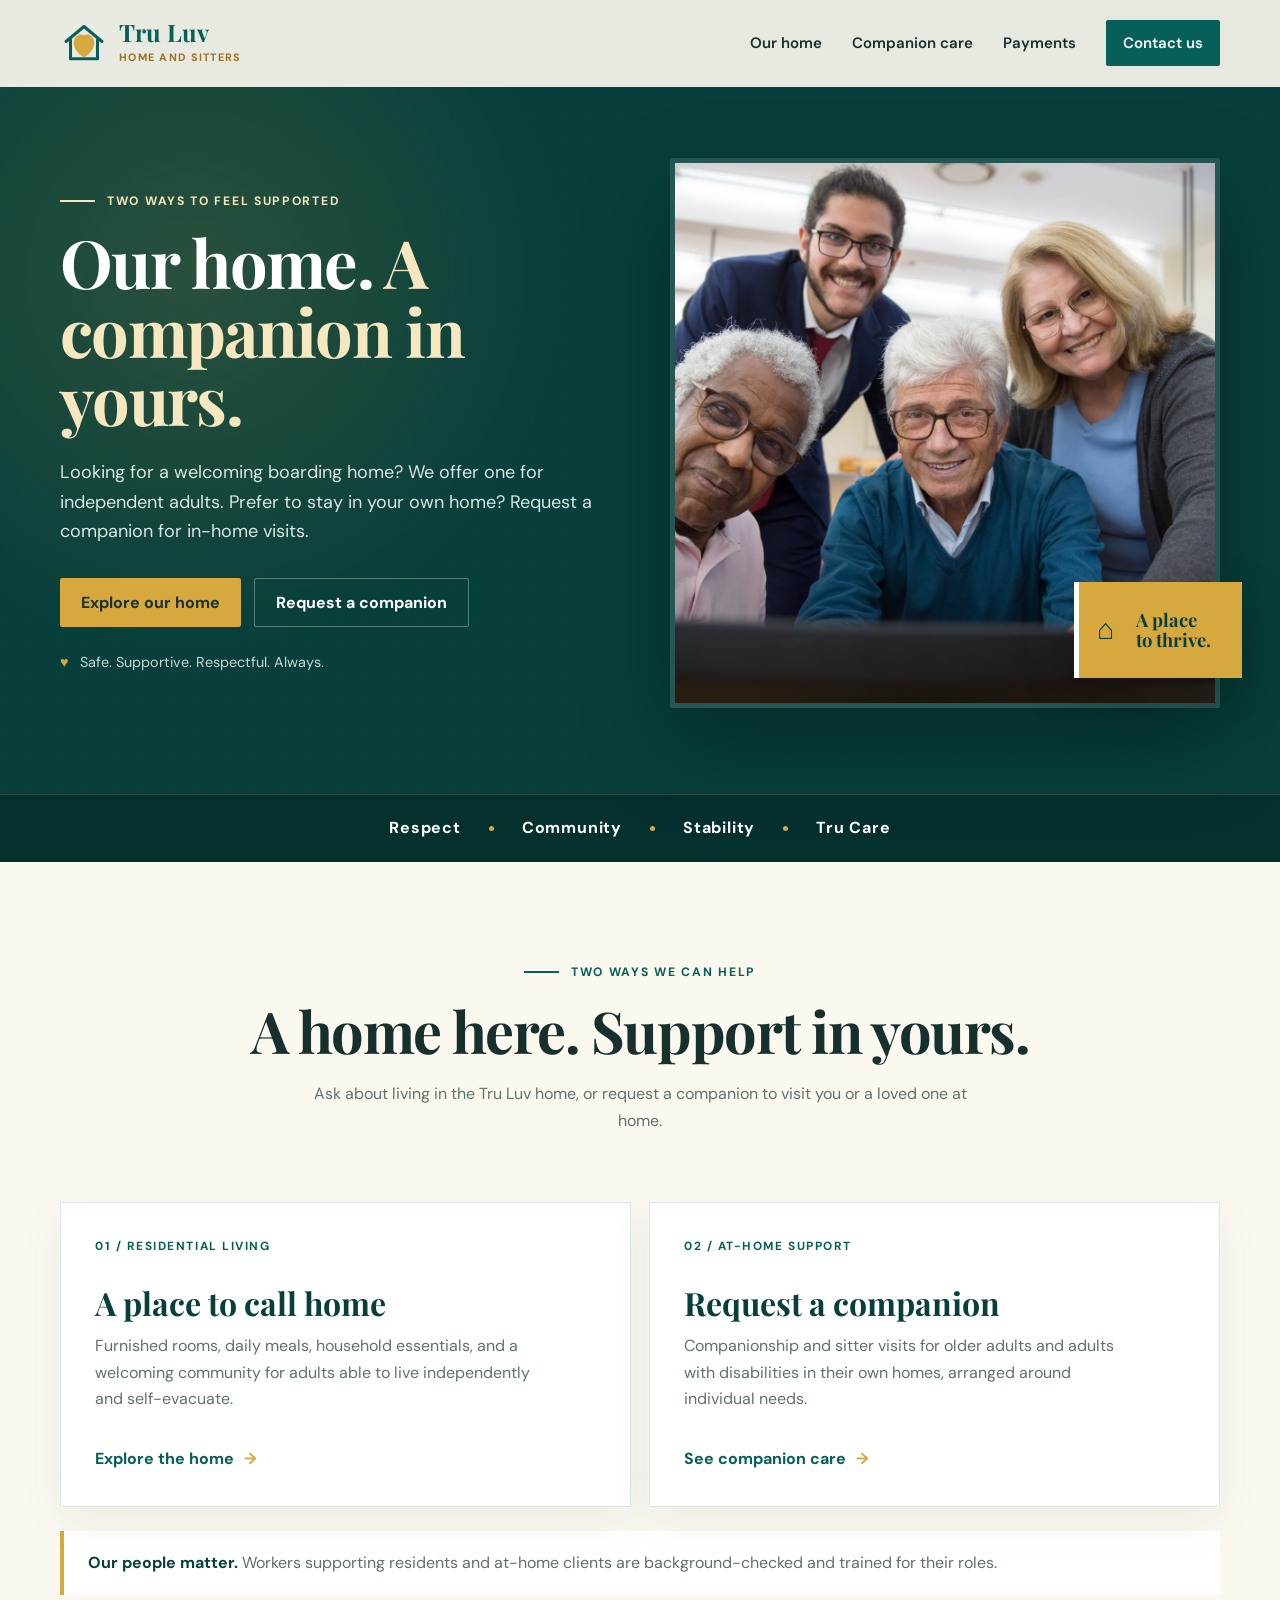
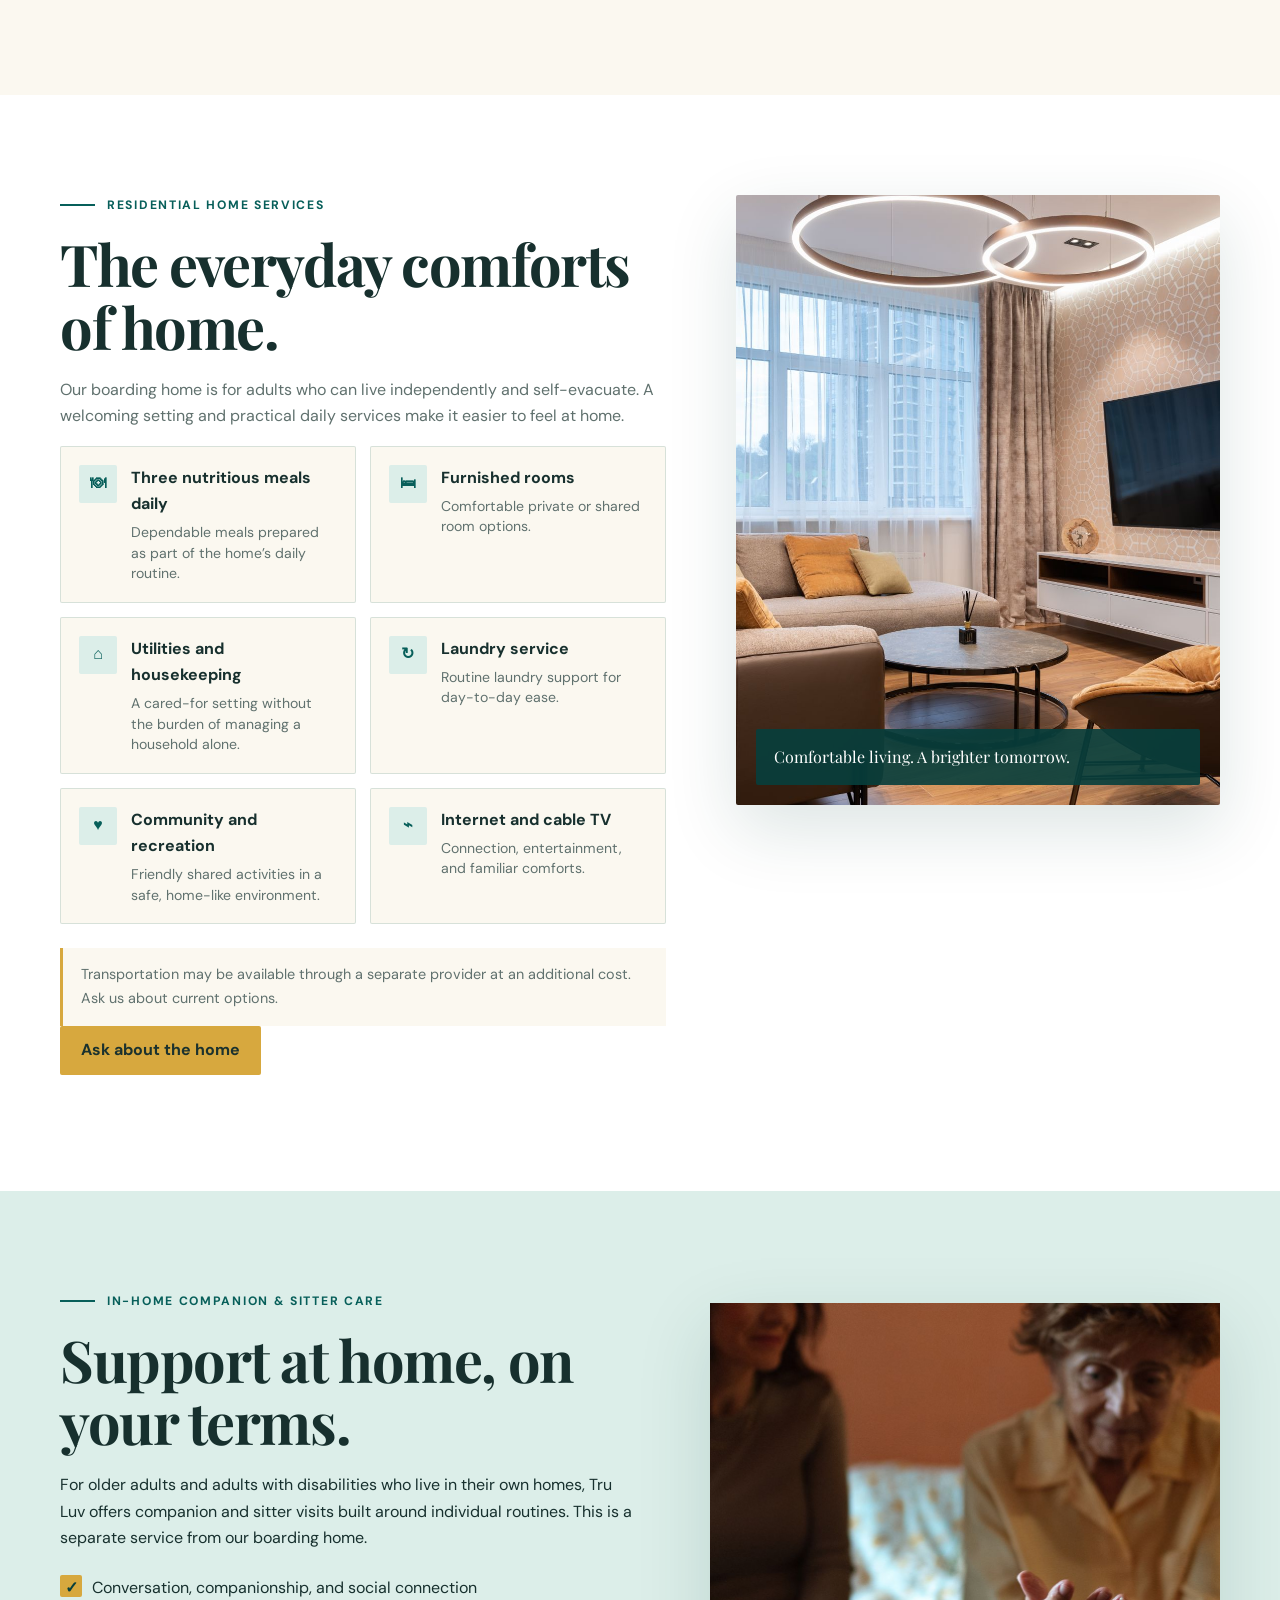
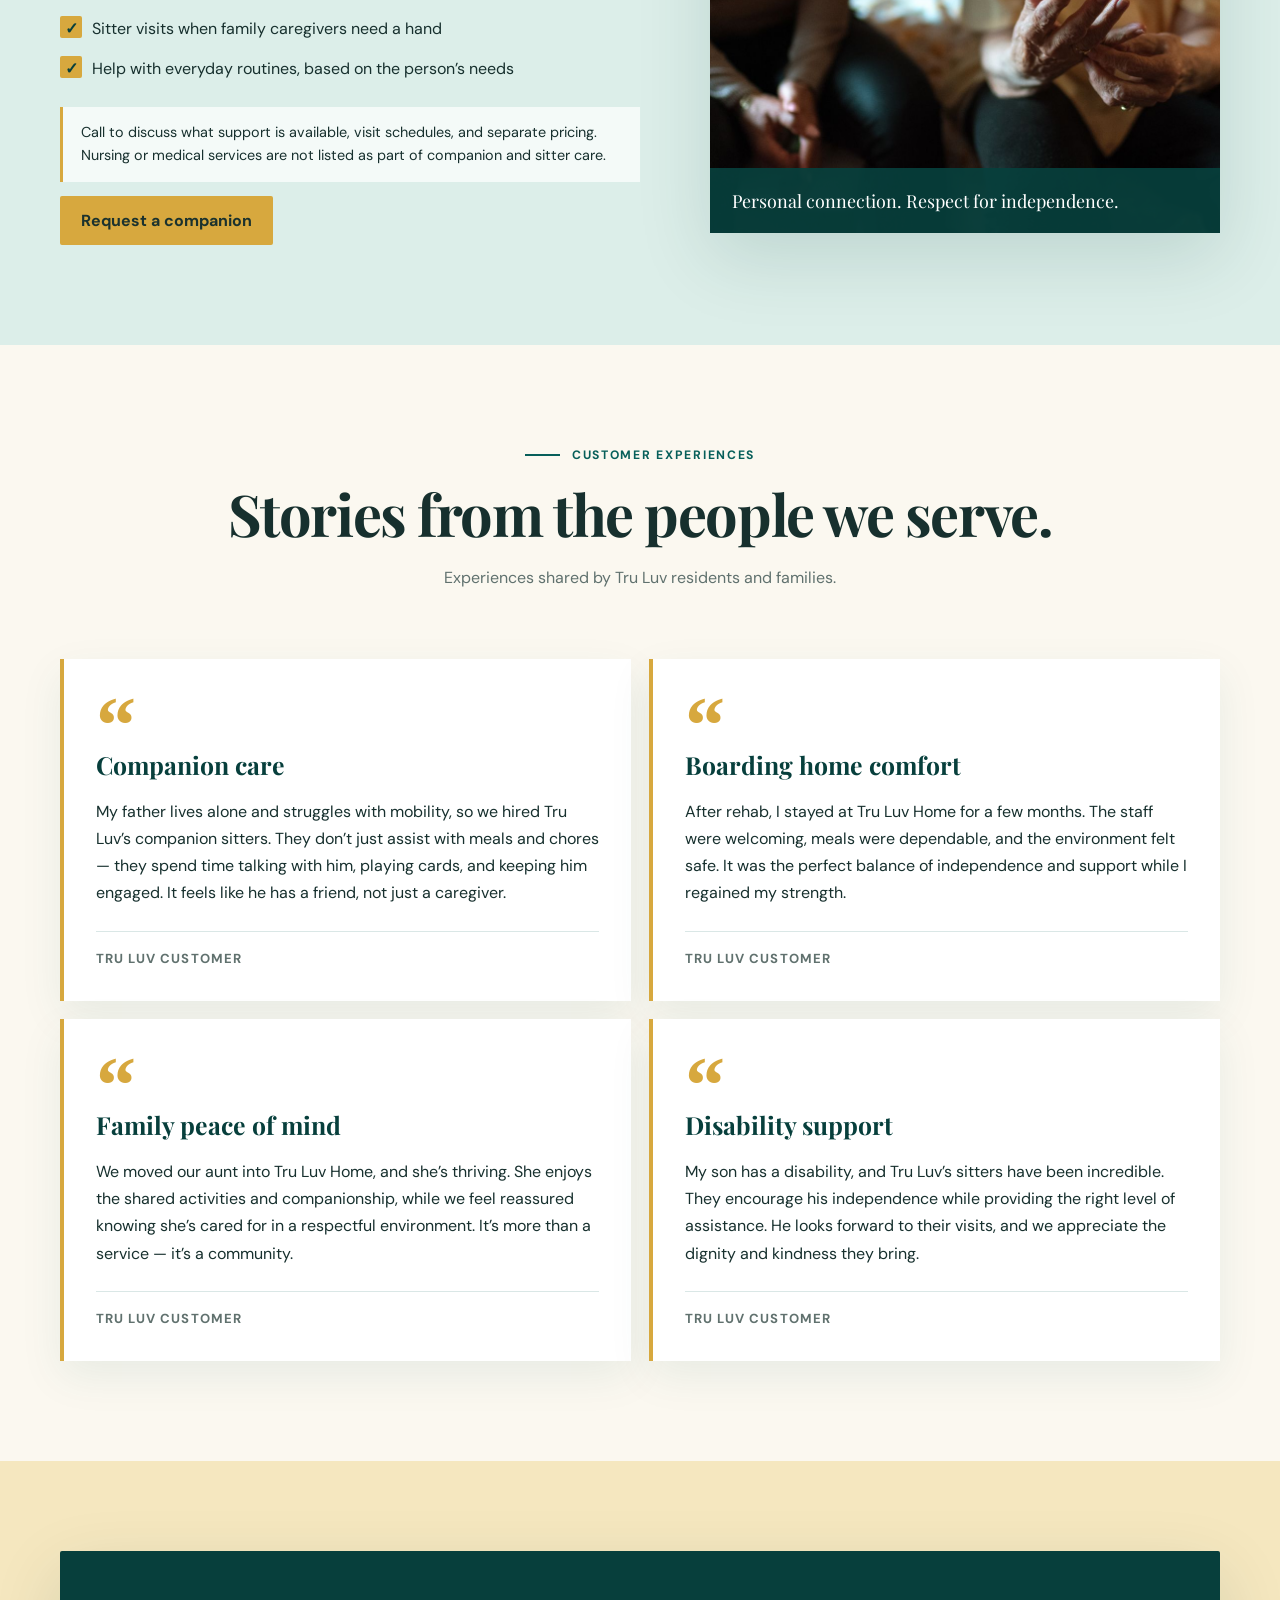
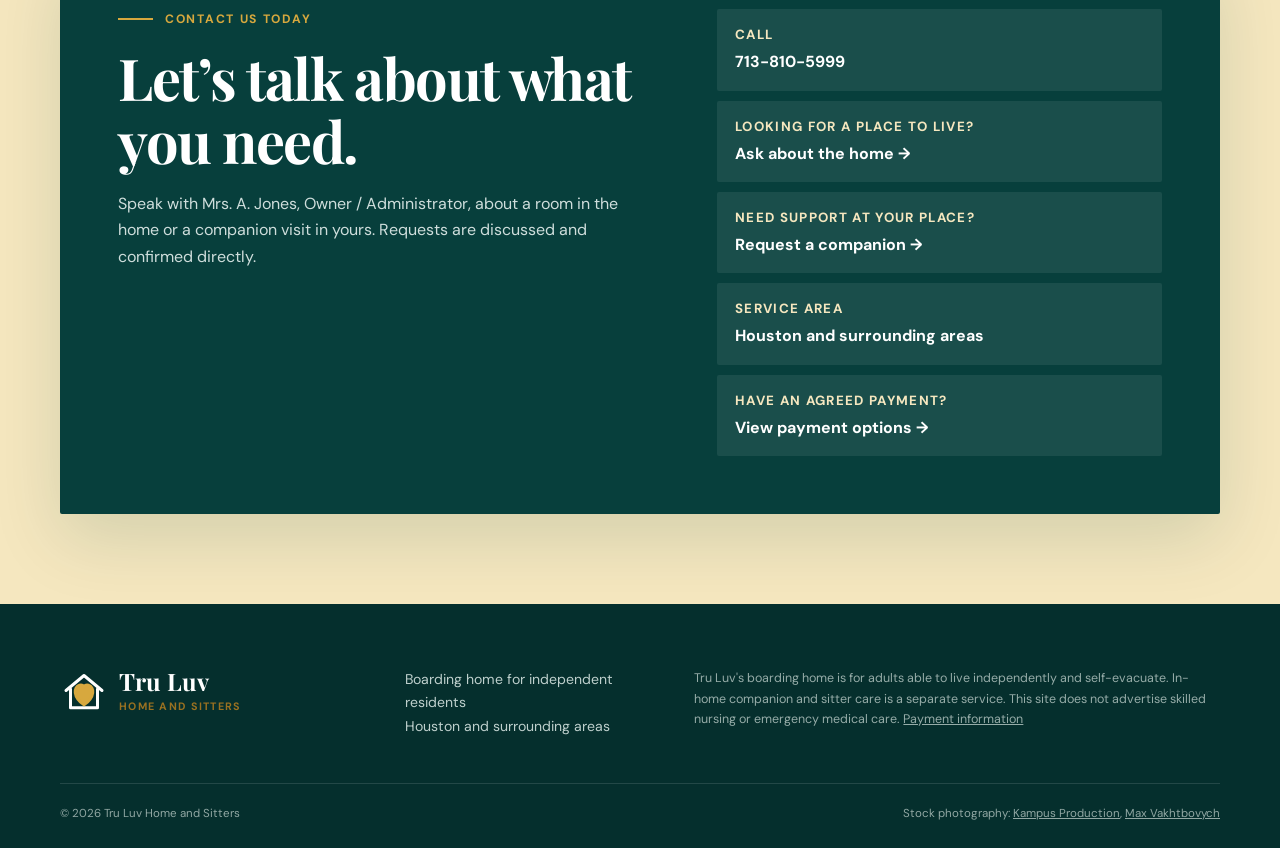
==== index.html @ e910f11f "Use Mrs. A. Jones consistently across site" ====
<!doctype html>
<html lang="en">
  <head>
    <meta charset="utf-8" />
    <meta name="viewport" content="width=device-width, initial-scale=1" />
    <meta name="description" content="Tru Luv Home and Sitters offers boarding-home living for independent adults and separate in-home companion and sitter support in Houston and surrounding areas." />
    <meta name="theme-color" content="#075f5a" />
    <title>Tru Luv Home and Sitters | A Place to Call Home</title>
    <link rel="preconnect" href="https://fonts.googleapis.com" />
    <link rel="preconnect" href="https://fonts.gstatic.com" crossorigin />
    <link href="https://fonts.googleapis.com/css2?family=DM+Sans:wght@400;500;600;700&family=Playfair+Display:wght@600;700&display=swap" rel="stylesheet" />
    <link rel="icon" type="image/svg+xml" href="data:image/svg+xml,%3Csvg xmlns='http://www.w3.org/2000/svg' viewBox='0 0 64 64'%3E%3Crect width='64' height='64' rx='16' fill='%23075f5a'/%3E%3Cpath d='M12 31 32 14l20 17v20H12z' fill='%23fff'/%3E%3Cpath d='M32 48C20 39 19 28 26 25c4-2 6 1 6 1s2-3 6-1c7 3 6 14-6 23Z' fill='%23d7a83e'/%3E%3C/svg%3E" />
    <link rel="stylesheet" href="assets/styles.css?v=20260921-5" />
    <script src="assets/site.js?v=20260921-2" defer></script>
  </head>
  <body>
    <a class="skip-link" href="#main">Skip to main content</a>
    <header class="site-header" data-header>
      <div class="shell header-inner">
        <a class="brand" href="#top" aria-label="Tru Luv Home and Sitters, back to top">
          <span class="brand-mark" aria-hidden="true">
            <svg viewBox="0 0 64 64"><path d="M8 30 32 10l24 20"/><path d="M14 28v25h36V28"/><path class="heart" d="M32 49C17 39 18 25 26 23c4-1 6 2 6 2s2-3 6-2c8 2 9 16-6 26Z"/></svg>
          </span>
          <span><strong>Tru Luv</strong><small>Home and Sitters</small></span>
        </a>
        <button class="menu-button" type="button" aria-expanded="false" aria-controls="site-nav" data-menu-button><span></span><span></span><span></span><span class="sr-only">Open menu</span></button>
        <nav id="site-nav" class="site-nav" aria-label="Primary" data-menu>
          <a href="#residential">Our home</a>
          <a href="#sitter-support">Companion care</a>
          <a href="payment.html">Payments</a>
          <a href="#contact" class="nav-cta">Contact us</a>
        </nav>
      </div>
    </header>

    <main id="main">
      <section class="hero" id="top">
        <div class="hero-pattern" aria-hidden="true"></div>
        <div class="shell hero-grid">
          <div class="hero-copy reveal">
            <p class="eyebrow">Two ways to feel supported</p>
            <h1>Our home. <em>A companion in yours.</em></h1>
            <p class="hero-lead">Looking for a welcoming boarding home? We offer one for independent adults. Prefer to stay in your own home? Request a companion for in-home visits.</p>
            <div class="hero-actions">
              <a class="button button-gold" href="#residential">Explore our home</a>
              <a class="button button-ghost" href="mailto:truluvhome@yahoo.com?subject=Companion%20Care%20Request">Request a companion</a>
            </div>
            <p class="hero-note"><span aria-hidden="true">♥</span> Safe. Supportive. Respectful. Always.</p>
          </div>
          <div class="hero-media reveal" style="--delay:.12s">
            <figure class="hero-photo">
              <img src="assets/images/community-at-home.jpg" alt="A diverse group of older adults and a younger companion smiling together" width="1800" height="1200" />
            </figure>
            <div class="home-badge" aria-label="More than a place to live, a place to thrive">
              <span class="home-badge-icon" aria-hidden="true">⌂</span>
              <strong>A place<br />to thrive.</strong>
            </div>
          </div>
        </div>
        <div class="quality-strip" aria-label="Our values">
          <div class="shell quality-list"><span>Respect</span><i></i><span>Community</span><i></i><span>Stability</span><i></i><span>Tru Care</span></div>
        </div>
      </section>

      <section class="section service-overview" id="services-overview">
        <div class="shell">
          <div class="section-heading centered reveal"><p class="eyebrow eyebrow-teal">Two ways we can help</p><h2>A home here. Support in yours.</h2><p>Ask about living in the Tru Luv home, or request a companion to visit you or a loved one at home.</p></div>
          <div class="path-grid">
            <a class="path-card reveal" href="#residential"><span>01 / RESIDENTIAL LIVING</span><h3>A place to call home</h3><p>Furnished rooms, daily meals, household essentials, and a welcoming community for adults able to live independently and self-evacuate.</p><strong>Explore the home <span aria-hidden="true">→</span></strong></a>
            <a class="path-card reveal" style="--delay:.08s" href="#sitter-support"><span>02 / AT-HOME SUPPORT</span><h3>Request a companion</h3><p>Companionship and sitter visits for older adults and adults with disabilities in their own homes, arranged around individual needs.</p><strong>See companion care <span aria-hidden="true">→</span></strong></a>
          </div>
          <p class="team-assurance reveal"><strong>Our people matter.</strong> Workers supporting residents and at-home clients are background-checked and trained for their roles.</p>
        </div>
      </section>

      <section class="section services" id="residential">
        <div class="shell services-layout">
          <div class="services-copy">
            <div class="section-heading reveal">
              <p class="eyebrow eyebrow-teal">Residential home services</p>
              <h2>The everyday comforts of home.</h2>
              <p>Our boarding home is for adults who can live independently and self-evacuate. A welcoming setting and practical daily services make it easier to feel at home.</p>
            </div>
            <div class="service-list">
              <div class="service-item reveal"><span aria-hidden="true">🍽</span><div><h3>Three nutritious meals daily</h3><p>Dependable meals prepared as part of the home’s daily routine.</p></div></div>
              <div class="service-item reveal"><span aria-hidden="true">🛏</span><div><h3>Furnished rooms</h3><p>Comfortable private or shared room options.</p></div></div>
              <div class="service-item reveal"><span aria-hidden="true">⌂</span><div><h3>Utilities and housekeeping</h3><p>A cared-for setting without the burden of managing a household alone.</p></div></div>
              <div class="service-item reveal"><span aria-hidden="true">↻</span><div><h3>Laundry service</h3><p>Routine laundry support for day-to-day ease.</p></div></div>
              <div class="service-item reveal"><span aria-hidden="true">♥</span><div><h3>Community and recreation</h3><p>Friendly shared activities in a safe, home-like environment.</p></div></div>
              <div class="service-item reveal"><span aria-hidden="true">⌁</span><div><h3>Internet and cable TV</h3><p>Connection, entertainment, and familiar comforts.</p></div></div>
            </div>
            <p class="residential-note">Transportation may be available through a separate provider at an additional cost. Ask us about current options.</p>
            <p><a class="button button-gold" href="mailto:truluvhome@yahoo.com?subject=Boarding%20Home%20Inquiry">Ask about the home</a></p>
          </div>
          <figure class="home-photo reveal" style="--delay:.1s">
            <img src="assets/images/comfortable-living-room.jpg" alt="A bright, comfortable shared living room" width="1800" height="1200" loading="lazy" />
            <figcaption>Comfortable living. A brighter tomorrow.</figcaption>
          </figure>
        </div>
      </section>

      <section class="section sitter-support" id="sitter-support">
        <div class="shell sitter-grid">
          <div class="sitter-copy reveal">
            <p class="eyebrow eyebrow-teal">In-home companion &amp; sitter care</p>
            <h2>Support at home, on your terms.</h2>
            <p>For older adults and adults with disabilities who live in their own homes, Tru Luv offers companion and sitter visits built around individual routines. This is a separate service from our boarding home.</p>
            <ul class="check-list">
              <li>Conversation, companionship, and social connection</li>
              <li>Sitter visits when family caregivers need a hand</li>
              <li>Help with everyday routines, based on the person’s needs</li>
            </ul>
            <p class="sitter-note">Call to discuss what support is available, visit schedules, and separate pricing. Nursing or medical services are not listed as part of companion and sitter care.</p>
            <a class="button button-gold" href="mailto:truluvhome@yahoo.com?subject=Companion%20Care%20Request">Request a companion</a>
          </div>
          <figure class="sitter-photo reveal" style="--delay:.08s">
            <img src="assets/images/caregiver-companionship.jpg" alt="A companion and older adult sharing a warm conversation" width="1200" height="800" loading="lazy" />
            <figcaption>Personal connection. Respect for independence.</figcaption>
          </figure>
        </div>
      </section>

      <section class="section reviews-section" aria-labelledby="reviews-title">
        <div class="shell">
          <div class="section-heading centered reveal"><p class="eyebrow eyebrow-teal">Customer experiences</p><h2 id="reviews-title">Stories from the people we serve.</h2><p>Experiences shared by Tru Luv residents and families.</p></div>
          <div class="review-grid">
            <figure class="review-card reveal">
              <span class="review-mark" aria-hidden="true">“</span>
              <h3>Companion care</h3>
              <blockquote><p>My father lives alone and struggles with mobility, so we hired Tru Luv’s companion sitters. They don’t just assist with meals and chores — they spend time talking with him, playing cards, and keeping him engaged. It feels like he has a friend, not just a caregiver.</p></blockquote>
              <figcaption>Tru Luv customer</figcaption>
            </figure>
            <figure class="review-card reveal" style="--delay:.06s">
              <span class="review-mark" aria-hidden="true">“</span>
              <h3>Boarding home comfort</h3>
              <blockquote><p>After rehab, I stayed at Tru Luv Home for a few months. The staff were welcoming, meals were dependable, and the environment felt safe. It was the perfect balance of independence and support while I regained my strength.</p></blockquote>
              <figcaption>Tru Luv customer</figcaption>
            </figure>
            <figure class="review-card reveal" style="--delay:.12s">
              <span class="review-mark" aria-hidden="true">“</span>
              <h3>Family peace of mind</h3>
              <blockquote><p>We moved our aunt into Tru Luv Home, and she’s thriving. She enjoys the shared activities and companionship, while we feel reassured knowing she’s cared for in a respectful environment. It’s more than a service — it’s a community.</p></blockquote>
              <figcaption>Tru Luv customer</figcaption>
            </figure>
            <figure class="review-card reveal" style="--delay:.18s">
              <span class="review-mark" aria-hidden="true">“</span>
              <h3>Disability support</h3>
              <blockquote><p>My son has a disability, and Tru Luv’s sitters have been incredible. They encourage his independence while providing the right level of assistance. He looks forward to their visits, and we appreciate the dignity and kindness they bring.</p></blockquote>
              <figcaption>Tru Luv customer</figcaption>
            </figure>
          </div>
        </div>
      </section>

      <section class="contact-section" id="contact">
        <div class="shell contact-card reveal">
          <div>
            <p class="eyebrow eyebrow-gold">Contact us today</p>
            <h2>Let’s talk about what you need.</h2>
            <p>Speak with Mrs. A. Jones, Owner / Administrator, about a room in the home or a companion visit in yours. Requests are discussed and confirmed directly.</p>
          </div>
          <div class="contact-actions">
            <a href="tel:+17138105999"><small>Call</small><strong>713-810-5999</strong></a>
            <a href="mailto:truluvhome@yahoo.com?subject=Boarding%20Home%20Inquiry"><small>Looking for a place to live?</small><strong>Ask about the home →</strong></a>
            <a href="mailto:truluvhome@yahoo.com?subject=Companion%20Care%20Request"><small>Need support at your place?</small><strong>Request a companion →</strong></a>
            <span><small>Service area</small><strong>Houston and surrounding areas</strong></span>
            <a href="payment.html"><small>Have an agreed payment?</small><strong>View payment options →</strong></a>
          </div>
        </div>
      </section>
    </main>

    <footer class="site-footer">
      <div class="shell footer-grid">
        <div><a class="brand brand-footer" href="#top"><span class="brand-mark" aria-hidden="true"><svg viewBox="0 0 64 64"><path d="M8 30 32 10l24 20"/><path d="M14 28v25h36V28"/><path class="heart" d="M32 49C17 39 18 25 26 23c4-1 6 2 6 2s2-3 6-2c8 2 9 16-6 26Z"/></svg></span><span><strong>Tru Luv</strong><small>Home and Sitters</small></span></a></div>
        <p>Boarding home for independent residents<br />Houston and surrounding areas</p>
        <p class="legal">Tru Luv's boarding home is for adults able to live independently and self-evacuate. In-home companion and sitter care is a separate service. This site does not advertise skilled nursing or emergency medical care. <a href="payment.html">Payment information</a></p>
      </div>
      <div class="shell footer-bottom"><span>© <span data-year></span> Tru Luv Home and Sitters</span><span>Stock photography: <a href="https://www.pexels.com/photo/a-group-of-people-smiling-while-wearing-eyeglasses-7983616/">Kampus Production</a>, <a href="https://www.pexels.com/photo/bright-living-room-interior-in-modern-apartment-6186821/">Max Vakhtbovych</a></span></div>
    </footer>
  </body>
</html>
---- assets/styles.css ----
:root{--teal:#075f5a;--teal-dark:#073f3c;--teal-light:#dceee9;--gold:#d7a83e;--gold-light:#f5e7bf;--cream:#fbf8f0;--ink:#17302e;--muted:#60716e;--white:#fff;--line:rgba(7,95,90,.15);--shadow:0 24px 70px rgba(7,63,60,.14);--shell:min(1160px,calc(100% - 40px))}
*{box-sizing:border-box}html{scroll-behavior:smooth}body{margin:0;background:var(--cream);color:var(--ink);font:400 1rem/1.65 "DM Sans",sans-serif}img{max-width:100%;display:block}a{color:inherit}button,input,textarea,select{font:inherit}.shell{width:var(--shell);margin-inline:auto}.skip-link{position:fixed;top:8px;left:8px;z-index:1000;padding:10px 14px;background:var(--white);color:var(--teal);transform:translateY(-150%)}.skip-link:focus{transform:none}.sr-only{position:absolute;width:1px;height:1px;padding:0;margin:-1px;overflow:hidden;clip:rect(0,0,0,0);white-space:nowrap;border:0}
.site-header{position:fixed;inset:0 0 auto;z-index:100;background:rgba(251,248,240,.92);backdrop-filter:blur(16px);border-bottom:1px solid transparent;transition:.25s}.site-header.scrolled{box-shadow:0 8px 30px rgba(4,47,44,.09);border-color:var(--line)}.header-inner{height:86px;display:flex;align-items:center;justify-content:space-between;gap:28px}.brand{display:inline-flex;align-items:center;gap:11px;text-decoration:none}.brand-mark{display:grid;place-items:center;width:48px;height:48px}.brand-mark svg{width:100%;height:100%;fill:none;stroke:var(--teal);stroke-width:4;stroke-linecap:round;stroke-linejoin:round}.brand-mark .heart{fill:var(--gold);stroke:var(--gold);transform-origin:32px 36px;animation:heartbeat 4s ease-in-out infinite}.brand strong{display:block;font:700 1.5rem/1 "Playfair Display",serif;color:var(--teal)}.brand small{display:block;margin-top:5px;font-size:.67rem;font-weight:700;letter-spacing:.12em;text-transform:uppercase;color:#9a7121}.site-nav{display:flex;align-items:center;gap:30px}.site-nav a{text-decoration:none;font-weight:600;font-size:.94rem}.site-nav a:hover,.site-nav a:focus-visible{color:var(--teal)}.site-nav .nav-cta{padding:11px 17px;border-radius:999px;background:var(--teal);color:var(--white)}.site-nav .nav-cta:hover{color:var(--white);background:var(--teal-dark)}.menu-button{display:none;background:none;border:0;padding:9px}.menu-button>span:not(.sr-only){display:block;width:25px;height:2px;margin:5px;background:var(--teal)}
.hero{position:relative;padding-top:86px;background:var(--teal-dark);color:var(--white);overflow:hidden}.hero-pattern{position:absolute;inset:0;background:radial-gradient(circle at 15% 32%,rgba(215,168,62,.2),transparent 31%),linear-gradient(115deg,rgba(255,255,255,.035) 1px,transparent 1px);background-size:auto,28px 28px;opacity:.85}.hero-grid{position:relative;display:grid;grid-template-columns:1fr 1.03fr;min-height:650px;align-items:center;gap:76px;padding-block:72px 86px}.eyebrow{display:flex;align-items:center;gap:12px;margin:0 0 17px;font-size:.76rem;font-weight:700;letter-spacing:.14em;text-transform:uppercase;color:var(--gold-light)}.eyebrow::before{content:"";width:35px;height:2px;background:currentColor}.eyebrow-teal{color:var(--teal)}.eyebrow-gold{color:var(--gold)}h1,h2,h3,p{margin-top:0}h1,h2{font-family:"Playfair Display",serif;letter-spacing:-.025em}h1{max-width:700px;margin-bottom:24px;font-size:clamp(3.1rem,6vw,5.6rem);line-height:.98}h1 em{font-style:normal;color:var(--gold-light)}h2{margin-bottom:20px;font-size:clamp(2.25rem,4.5vw,3.8rem);line-height:1.08}.hero-lead{max-width:590px;margin-bottom:31px;font-size:1.13rem;color:#d9e7e5}.hero-actions{display:flex;flex-wrap:wrap;gap:13px}.button{display:inline-flex;align-items:center;justify-content:center;min-height:49px;padding:0 21px;border-radius:999px;text-decoration:none;font-weight:700;transition:transform .2s,background .2s}.button:hover{transform:translateY(-2px)}.button-gold{background:var(--gold);color:#1b322e}.button-gold:hover{background:#e4ba58}.button-ghost{border:1px solid rgba(255,255,255,.32);color:var(--white)}.button-ghost:hover{background:rgba(255,255,255,.09)}.hero-note{margin:24px 0 0;color:#c6d8d4;font-size:.9rem}.hero-note span{color:var(--gold);margin-right:7px}.hero-media{position:relative}.hero-photo{position:relative;margin:0;border-radius:170px 170px 26px 26px;overflow:hidden;box-shadow:0 35px 90px rgba(0,0,0,.3);border:5px solid rgba(255,255,255,.12)}.hero-photo::after{content:"";position:absolute;inset:auto 0 0;height:35%;background:linear-gradient(transparent,rgba(0,0,0,.38))}.hero-photo img{width:100%;height:540px;object-fit:cover}.home-badge{position:absolute;right:-30px;bottom:35px;width:148px;height:148px;border-radius:50%;display:grid;place-items:center;text-align:center;background:var(--gold);color:var(--teal-dark);box-shadow:0 20px 50px rgba(0,0,0,.22);transform:rotate(5deg)}.home-badge-icon{position:absolute;top:20px;font-size:1.8rem}.home-badge strong{padding-top:27px;font-family:"Playfair Display",serif;font-size:1.15rem;line-height:1.1}.quality-strip{position:relative;border-top:1px solid rgba(255,255,255,.12);background:rgba(3,42,40,.7)}.quality-list{min-height:67px;display:flex;align-items:center;justify-content:center;gap:28px;font-weight:700;letter-spacing:.05em}.quality-list i{width:5px;height:5px;border-radius:50%;background:var(--gold)}
.section{padding:100px 0}.mission{background:var(--white)}.mission-grid{display:grid;grid-template-columns:.8fr 1.2fr;gap:80px;align-items:start}.mission-copy>p{font-size:1.38rem;line-height:1.55}.mission-copy blockquote{margin:28px 0 0;padding:18px 0 18px 28px;border-left:3px solid var(--gold);font:600 1.25rem/1.5 "Playfair Display",serif;color:var(--teal)}.section-heading>p:not(.eyebrow){max-width:660px;color:var(--muted)}.centered{text-align:center;display:grid;justify-items:center;margin-bottom:52px}.serve-section{background:linear-gradient(180deg,var(--teal-light),var(--cream))}.serve-grid{display:grid;grid-template-columns:repeat(4,1fr);gap:16px}.serve-card{min-height:230px;padding:28px;border:1px solid var(--line);border-radius:24px;background:rgba(255,255,255,.8);box-shadow:0 15px 40px rgba(7,95,90,.06);transition:.25s}.serve-card:hover{transform:translateY(-6px);box-shadow:var(--shadow)}.serve-card>span{display:inline-grid;place-items:center;width:42px;height:42px;border-radius:50%;background:var(--teal);color:var(--white);font-weight:700}.serve-card h3{margin:30px 0 10px;font:700 1.25rem/1.2 "Playfair Display",serif}.serve-card p{color:var(--muted)}.care-story{background:var(--teal-dark);color:var(--white)}.story-grid{display:grid;grid-template-columns:1fr .9fr;gap:72px;align-items:center}.story-photo{margin:0;overflow:hidden;border-radius:30px 140px 30px 30px;box-shadow:0 28px 70px rgba(0,0,0,.25)}.story-photo img{width:100%;height:500px;object-fit:cover}.story-copy>p{color:#d0dfdd}.check-list{list-style:none;padding:0;margin:30px 0}.check-list li{position:relative;margin:14px 0;padding-left:32px}.check-list li::before{content:"✓";position:absolute;left:0;top:0;display:grid;place-items:center;width:22px;height:22px;border-radius:50%;background:var(--gold);color:var(--teal-dark);font-weight:800}
.services{background:var(--white)}.services-layout{display:grid;grid-template-columns:1fr .8fr;gap:70px;align-items:start}.service-list{display:grid;grid-template-columns:1fr 1fr;gap:14px}.service-item{display:flex;gap:14px;padding:18px;border:1px solid var(--line);border-radius:18px;background:var(--cream)}.service-item>span{flex:0 0 38px;height:38px;display:grid;place-items:center;border-radius:12px;background:var(--teal-light);color:var(--teal);font-weight:800}.service-item h3{margin-bottom:5px;font-size:1rem}.service-item p{margin-bottom:0;color:var(--muted);font-size:.88rem;line-height:1.45}.home-photo{position:sticky;top:118px;margin:0;border-radius:28px;overflow:hidden;box-shadow:var(--shadow)}.home-photo img{height:610px;object-fit:cover}.home-photo figcaption{position:absolute;inset:auto 20px 20px;padding:15px 18px;border-radius:14px;background:rgba(7,63,60,.9);color:var(--white);font-family:"Playfair Display",serif}.contact-section{padding:90px 0;background:var(--gold-light)}.contact-card{display:grid;grid-template-columns:1.1fr .9fr;gap:55px;padding:58px;border-radius:30px;background:var(--teal-dark);color:var(--white);box-shadow:var(--shadow)}.contact-card>div>p:not(.eyebrow){color:#cfdedc}.contact-actions{display:grid;gap:10px}.contact-actions a,.contact-actions span{display:block;padding:15px 18px;border-radius:14px;background:rgba(255,255,255,.08);text-decoration:none}.contact-actions a:hover{background:rgba(255,255,255,.15)}.contact-actions small{display:block;color:var(--gold-light);font-weight:700;text-transform:uppercase;letter-spacing:.1em}.contact-actions strong{display:block;margin-top:3px;font-size:1rem}.site-footer{padding:64px 0 25px;background:#052f2d;color:#bfd0cd}.footer-grid{display:grid;grid-template-columns:.8fr .65fr 1.4fr;gap:45px;align-items:start}.brand-footer strong{color:var(--white)}.brand-footer .brand-mark svg{stroke:var(--white)}.footer-grid p{margin:0;font-size:.88rem}.legal{font-size:.78rem!important;color:#96aca8}.footer-bottom{display:flex;justify-content:space-between;gap:20px;margin-top:45px;padding-top:20px;border-top:1px solid rgba(255,255,255,.12);font-size:.72rem;color:#91a7a3}.footer-bottom a{color:inherit}.reveal{opacity:0;transform:translateY(24px);transition:opacity .7s ease var(--delay,0s),transform .7s ease var(--delay,0s)}.reveal.is-visible{opacity:1;transform:none}
@keyframes heartbeat{0%,80%,100%{transform:scale(1)}85%{transform:scale(1.12)}90%{transform:scale(.98)}95%{transform:scale(1.08)}}
@media (max-width:980px){.hero-grid{grid-template-columns:1fr;gap:45px}.hero-copy{padding-top:25px}.hero-media{max-width:680px}.hero-photo img{height:480px}.mission-grid,.story-grid,.services-layout,.contact-card{grid-template-columns:1fr}.serve-grid{grid-template-columns:1fr 1fr}.home-photo{position:relative;top:auto}.home-photo img{height:460px}.footer-grid{grid-template-columns:1fr 1fr}.footer-grid .legal{grid-column:1/-1}}
@media (max-width:760px){:root{--shell:min(100% - 28px,1160px)}.header-inner{height:74px}.brand strong{font-size:1.25rem}.brand-mark{width:42px;height:42px}.menu-button{display:block}.site-nav{position:absolute;top:74px;left:0;right:0;display:none;flex-direction:column;align-items:stretch;gap:0;padding:14px;background:var(--cream);border-bottom:1px solid var(--line);box-shadow:0 20px 30px rgba(7,63,60,.12)}.site-nav.open{display:flex}.site-nav a{padding:14px 12px}.site-nav .nav-cta{text-align:center;margin-top:6px}.hero{padding-top:74px}.hero-grid{min-height:auto;padding-block:58px}.hero-photo{border-radius:110px 110px 20px 20px}.hero-photo img{height:410px}.home-badge{right:8px;bottom:18px;width:116px;height:116px}.home-badge-icon{top:13px}.home-badge strong{font-size:.95rem}.quality-list{flex-wrap:wrap;gap:12px 18px;padding:16px 0;font-size:.82rem}.section{padding:72px 0}.mission-grid,.story-grid,.services-layout{gap:42px}.serve-grid,.service-list{grid-template-columns:1fr}.story-photo img{height:390px}.contact-card{padding:34px 24px;gap:28px}.footer-grid{grid-template-columns:1fr}.footer-grid .legal{grid-column:auto}.footer-bottom{flex-direction:column}}

/* Sharp-edge visual refresh */
.site-nav .nav-cta,.button,.hero-photo,.serve-card,.serve-card>span,.story-photo,.check-list li::before,.service-item,.service-item>span,.home-photo,.home-photo figcaption,.contact-card,.contact-actions a,.contact-actions span{border-radius:2px}
.home-badge{right:-22px;bottom:30px;width:168px;height:auto;min-height:96px;border-radius:0;display:flex;align-items:center;text-align:left;padding:18px 16px 18px 57px;box-sizing:border-box;transform:none;border-left:5px solid var(--white)}
.home-badge-icon{left:18px;top:50%;transform:translateY(-50%)}
.home-badge strong{padding-top:0}
@media (max-width:760px){.hero-photo{border-radius:2px}.home-badge{right:10px;bottom:14px;width:150px;min-height:82px;padding:14px 12px 14px 50px}.home-badge-icon{left:14px;top:50%}.home-badge strong{font-size:.9rem}}
@media (prefers-reduced-motion:reduce){html{scroll-behavior:auto}.brand-mark .heart{animation:none}.reveal{opacity:1;transform:none;transition:none}.button,.serve-card{transition:none}}

/* Optional services are visually separate from included residential amenities. */
.sitter-support{background:var(--teal-light)}
.sitter-grid{display:grid;grid-template-columns:1fr .88fr;gap:70px;align-items:center}
.sitter-copy>p:not(.eyebrow){max-width:650px;color:var(--ink)}
.sitter-copy .check-list{margin:24px 0}
.sitter-note{padding:14px 18px;border-left:3px solid var(--gold);background:rgba(255,255,255,.7);font-size:.9rem}
.sitter-photo{position:relative;margin:0;overflow:hidden;box-shadow:var(--shadow)}
.sitter-photo img{width:100%;height:530px;object-fit:cover;object-position:center}
.sitter-photo figcaption{position:absolute;inset:auto 0 0;padding:18px 22px;background:rgba(7,63,60,.92);color:var(--white);font-family:"Playfair Display",serif;font-size:1.12rem}
@media (max-width:980px){.sitter-grid{grid-template-columns:1fr;gap:36px}.sitter-photo img{height:420px}}
@media (max-width:760px){.sitter-photo img{height:330px}}

/* Distinct, easy-to-scan paths for residential living and at-home support. */
.service-overview{background:var(--cream)}
.path-grid{display:grid;grid-template-columns:repeat(2,minmax(0,1fr));gap:18px}
.path-card{display:flex;flex-direction:column;min-height:305px;padding:34px;border:1px solid var(--line);background:var(--white);box-shadow:0 15px 40px rgba(7,95,90,.07);text-decoration:none;transition:transform .2s,box-shadow .2s}
.path-card:hover,.path-card:focus-visible{transform:translateY(-4px);box-shadow:var(--shadow)}
.path-card>span{font-size:.74rem;font-weight:700;letter-spacing:.13em;color:var(--teal);white-space:normal}
.path-card h3{margin:28px 0 12px;font:700 clamp(1.55rem,2.5vw,2rem)/1.15 "Playfair Display",serif;color:var(--teal-dark)}
.path-card p{max-width:450px;margin-bottom:26px;color:var(--muted)}
.path-card strong{margin-top:auto;color:var(--teal)}
.path-card strong span{margin-left:6px;color:var(--gold)}
.residential-note{margin:24px 0 0;padding:15px 18px;border-left:3px solid var(--gold);background:var(--cream);color:var(--muted);font-size:.9rem}

/* Payment information is a separate page, not an on-site checkout. */
.payment-hero{position:relative;padding:175px 0 88px;background:var(--teal-dark);color:var(--white);overflow:hidden}
.payment-hero::before{content:"";position:absolute;inset:0;background:radial-gradient(circle at 80% 35%,rgba(215,168,62,.2),transparent 30%);pointer-events:none}
.payment-hero .shell{position:relative}
.payment-hero h1{max-width:840px}
.payment-hero p:not(.eyebrow){max-width:700px;color:#d9e7e5;font-size:1.12rem}
.payment-section{background:var(--cream)}
.payment-grid{display:grid;grid-template-columns:repeat(2,minmax(0,1fr));gap:18px}
.payment-card{display:flex;flex-direction:column;align-items:flex-start;min-height:365px;padding:34px;background:var(--white);border:1px solid var(--line);box-shadow:0 15px 40px rgba(7,95,90,.07)}
.payment-card>span{font-size:.74rem;font-weight:700;letter-spacing:.13em;color:var(--teal)}
.payment-card h2{margin:25px 0 12px;font-size:clamp(1.8rem,3vw,2.35rem)}
.payment-card p{color:var(--muted)}
.payment-detail{width:100%;margin:auto 0 22px;padding:16px 18px;background:var(--teal-light);border-left:3px solid var(--gold)}
.payment-detail small{display:block;margin-bottom:4px;color:var(--muted);font-size:.75rem;font-weight:700;text-transform:uppercase;letter-spacing:.08em}
.payment-detail strong{display:block;font-size:1.2rem;color:var(--teal-dark);overflow-wrap:anywhere}
.payment-card .button{border:0;cursor:pointer}
.payment-notice{margin-top:28px;padding:25px 30px;border-left:4px solid var(--gold);background:var(--gold-light)}
.payment-notice strong{color:var(--teal-dark)}
.payment-notice p{margin:8px 0 0}
.payment-notice a{color:var(--teal-dark);font-weight:700}
.copy-status{min-height:1.5em;margin:9px 0 0!important;font-size:.86rem}
@media (max-width:760px){.path-grid,.payment-grid{grid-template-columns:1fr}.path-card{min-height:260px}.payment-hero{padding:140px 0 65px}.payment-card{min-height:330px}}
@media (prefers-reduced-motion:reduce){.path-card{transition:none}}
.hero h1{font-size:clamp(3.1rem,5.2vw,4.9rem);line-height:1.03}
.service-overview .team-assurance{margin:24px 0 0;padding:19px 24px;border-left:4px solid var(--gold);background:var(--white);color:var(--muted)}
.service-overview .team-assurance strong{color:var(--teal-dark)}

/* Customer feedback */
.reviews-section{background:var(--cream)}
.review-grid{display:grid;grid-template-columns:repeat(2,minmax(0,1fr));gap:18px}
.review-card{display:flex;flex-direction:column;min-width:0;margin:0;padding:32px;border-left:4px solid var(--gold);background:var(--white);box-shadow:0 15px 40px rgba(7,95,90,.08)}
.review-mark{height:45px;color:var(--gold);font:700 5rem/.85 Georgia,serif}
.review-card h3{margin:14px 0 18px;color:var(--teal-dark);font:700 1.55rem/1.2 "Playfair Display",serif}
.review-card blockquote{margin:0 0 24px;color:var(--ink);line-height:1.7}
.review-card blockquote p{margin:0}
.review-card figcaption{margin-top:auto;padding-top:16px;border-top:1px solid var(--line);color:var(--muted);font-size:.82rem;font-weight:700;text-transform:uppercase;letter-spacing:.08em}
@media (max-width:760px){.review-grid{grid-template-columns:1fr}.review-card{padding:25px}}
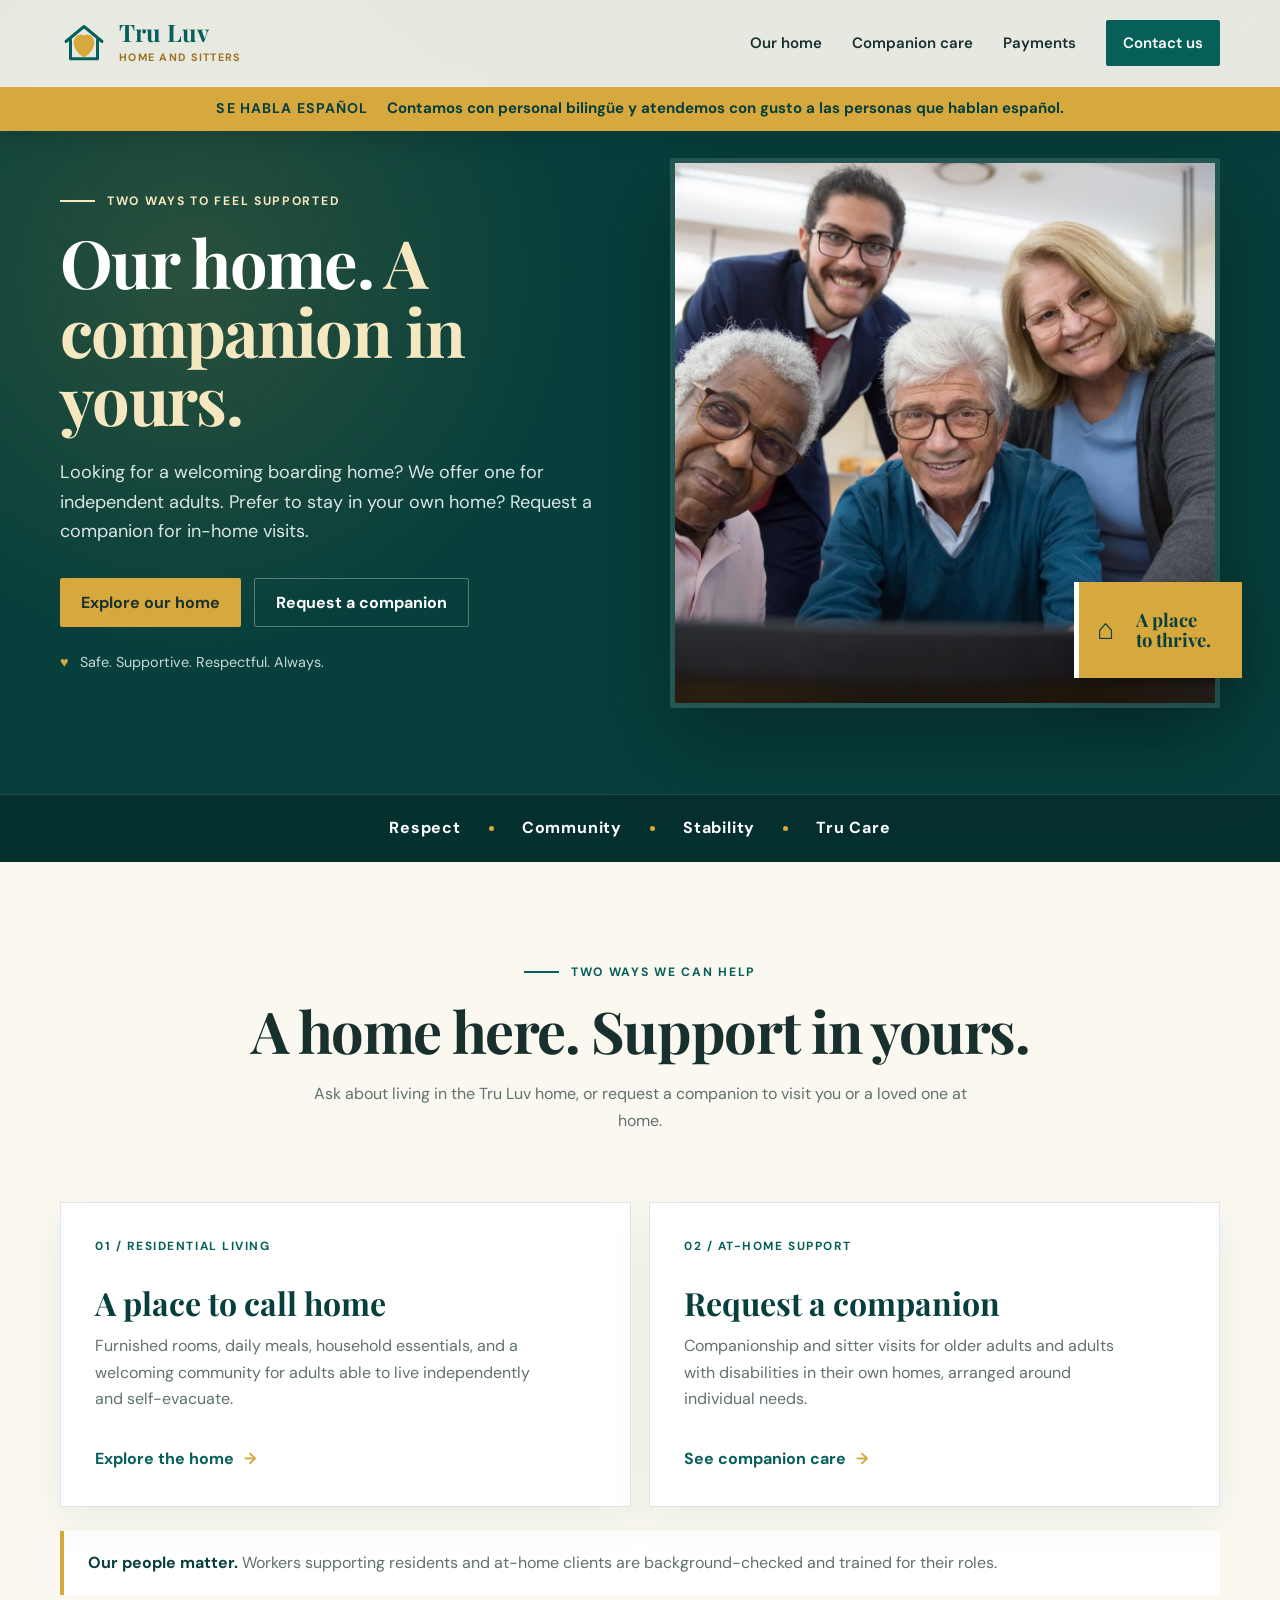
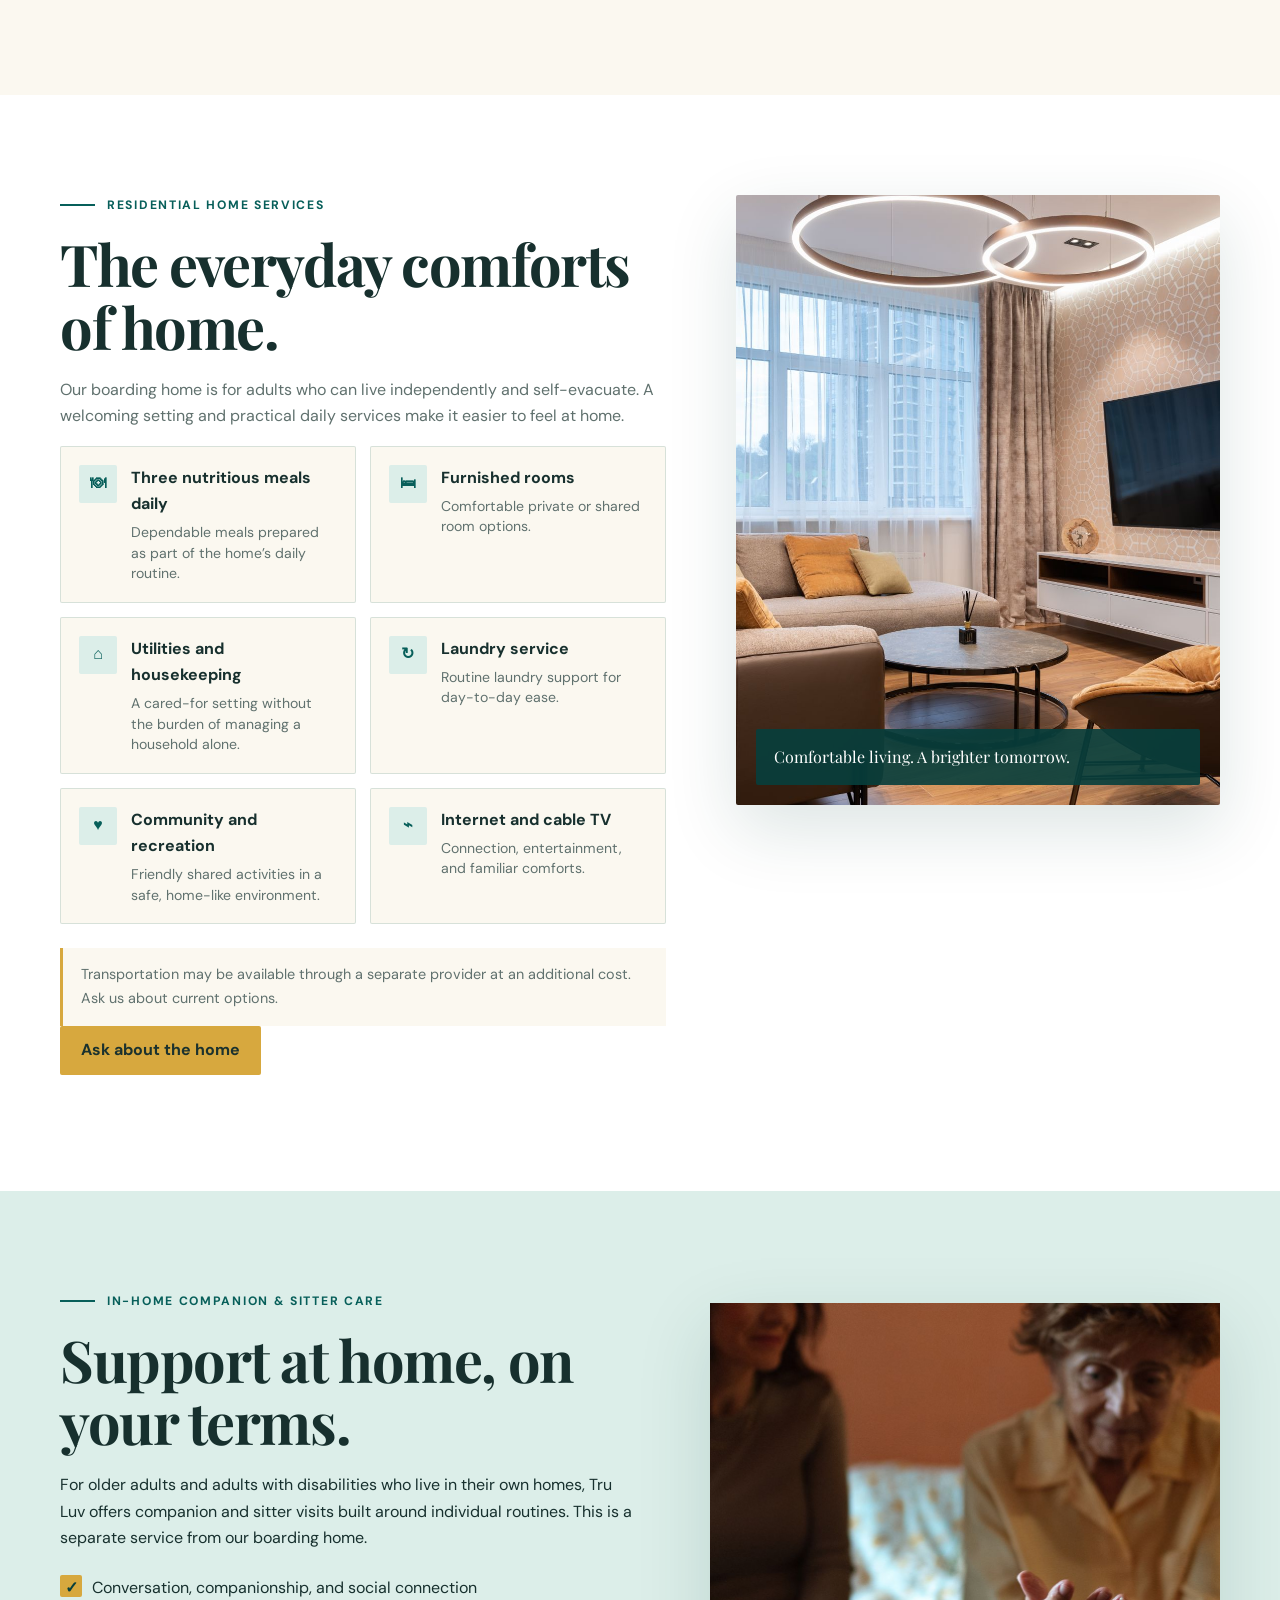
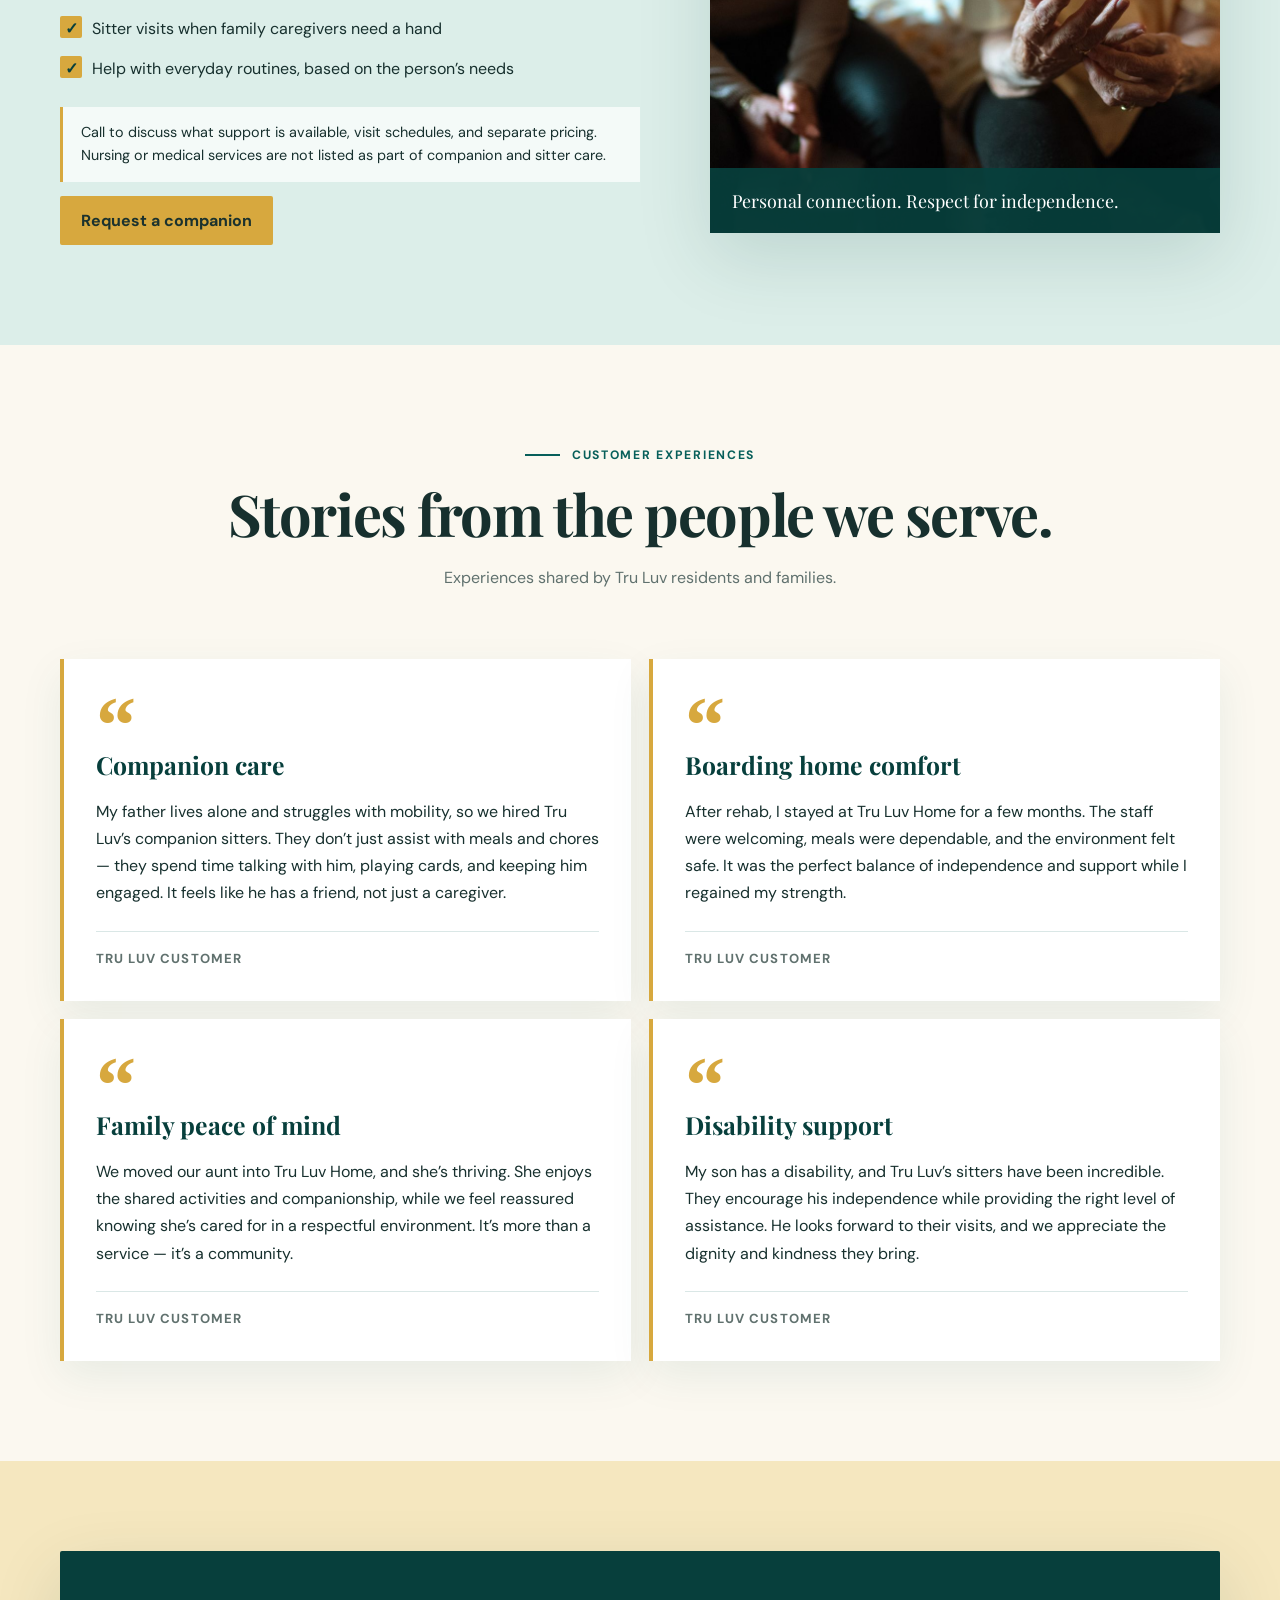
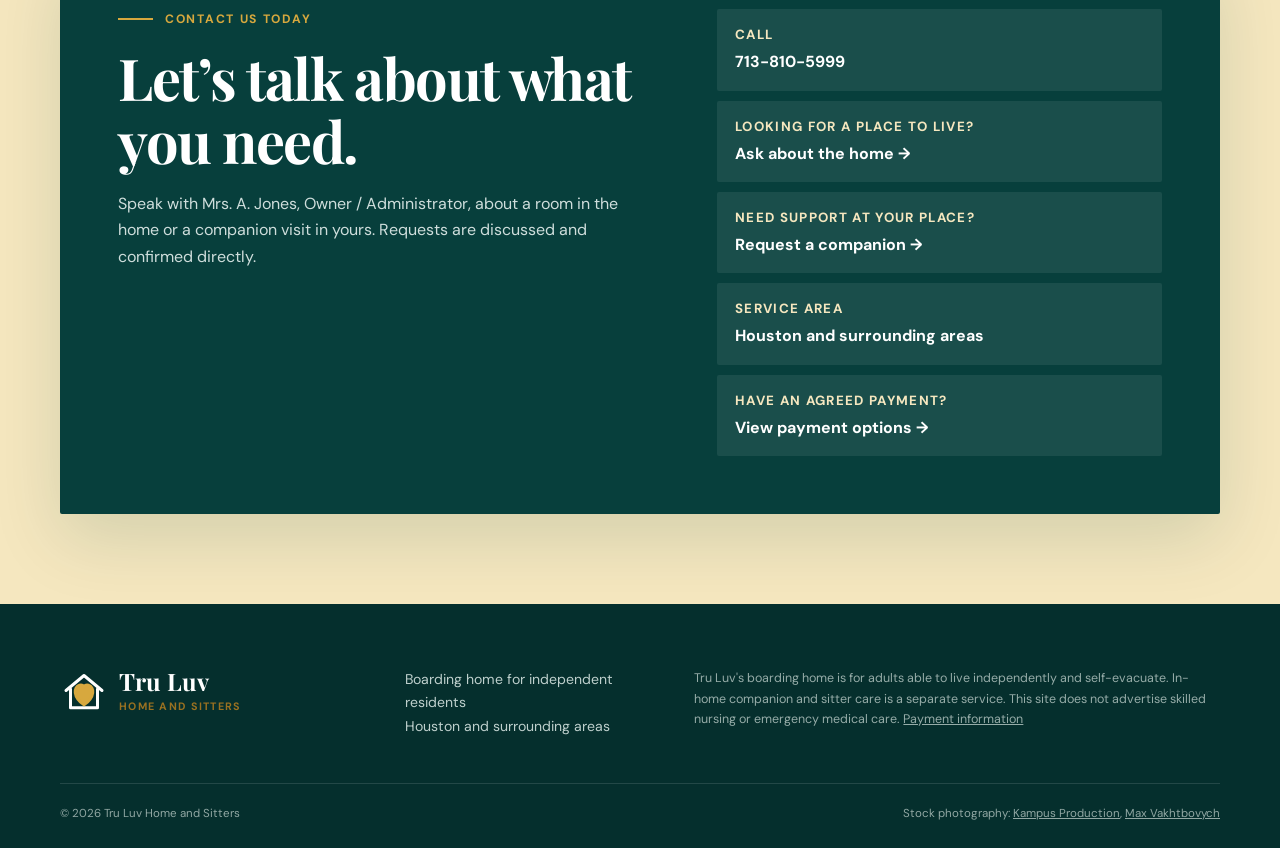
==== commit c19afb7b: "Highlight bilingual Spanish-speaking support" ====
--- a/index.html
+++ b/index.html
@@ -10,7 +10,7 @@
     <link rel="preconnect" href="https://fonts.gstatic.com" crossorigin />
     <link href="https://fonts.googleapis.com/css2?family=DM+Sans:wght@400;500;600;700&family=Playfair+Display:wght@600;700&display=swap" rel="stylesheet" />
     <link rel="icon" type="image/svg+xml" href="data:image/svg+xml,%3Csvg xmlns='http://www.w3.org/2000/svg' viewBox='0 0 64 64'%3E%3Crect width='64' height='64' rx='16' fill='%23075f5a'/%3E%3Cpath d='M12 31 32 14l20 17v20H12z' fill='%23fff'/%3E%3Cpath d='M32 48C20 39 19 28 26 25c4-2 6 1 6 1s2-3 6-1c7 3 6 14-6 23Z' fill='%23d7a83e'/%3E%3C/svg%3E" />
-    <link rel="stylesheet" href="assets/styles.css?v=20260921-5" />
+    <link rel="stylesheet" href="assets/styles.css?v=20260921-7" />
     <script src="assets/site.js?v=20260921-2" defer></script>
   </head>
   <body>
@@ -34,7 +34,7 @@
     </header>
 
     <main id="main">
-      <section class="hero" id="top">
+      <section class="hero" id="top"><div class="spanish-notice" lang="es"><strong>Se habla español</strong><span>Contamos con personal bilingüe y atendemos con gusto a las personas que hablan español.</span></div>
         <div class="hero-pattern" aria-hidden="true"></div>
         <div class="shell hero-grid">
           <div class="hero-copy reveal">
--- a/assets/styles.css
+++ b/assets/styles.css
@@ -77,3 +77,9 @@
 .review-card blockquote p{margin:0}
 .review-card figcaption{margin-top:auto;padding-top:16px;border-top:1px solid var(--line);color:var(--muted);font-size:.82rem;font-weight:700;text-transform:uppercase;letter-spacing:.08em}
 @media (max-width:760px){.review-grid{grid-template-columns:1fr}.review-card{padding:25px}}
+
+/* Prominent Spanish-language service notice */
+.spanish-notice{position:absolute;z-index:5;top:86px;left:0;width:100%;display:flex;align-items:center;justify-content:center;gap:18px;margin:0;padding:11px 20px;background:var(--gold);color:var(--teal-dark);text-align:center;box-shadow:0 8px 25px rgba(0,0,0,.12)}
+.spanish-notice strong{flex:0 0 auto;font-size:.88rem;font-weight:700;letter-spacing:.08em;text-transform:uppercase}
+.spanish-notice span{font-size:.94rem;font-weight:700;line-height:1.4}
+@media (max-width:760px){.spanish-notice{top:74px;flex-direction:column;gap:2px;padding:9px 14px}.hero .hero-grid{padding-top:112px}.payment-hero{padding-top:192px}}
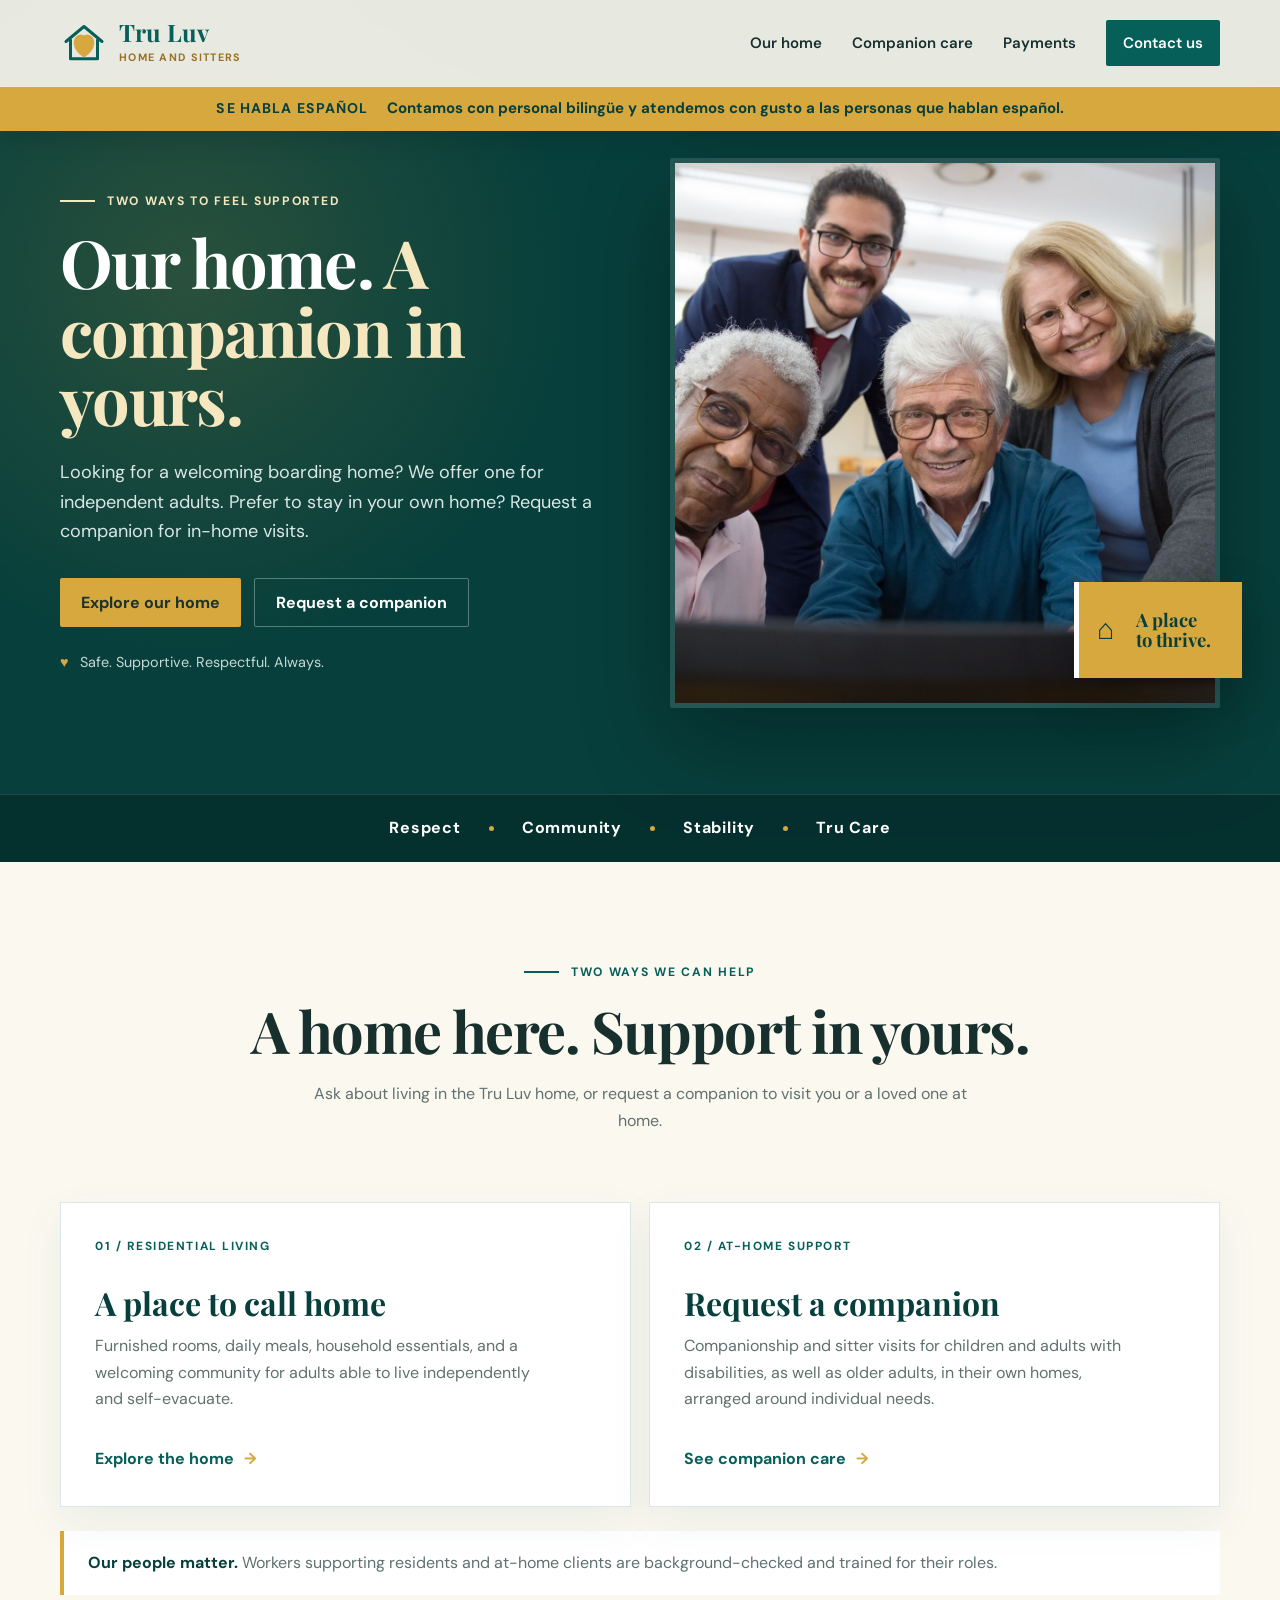
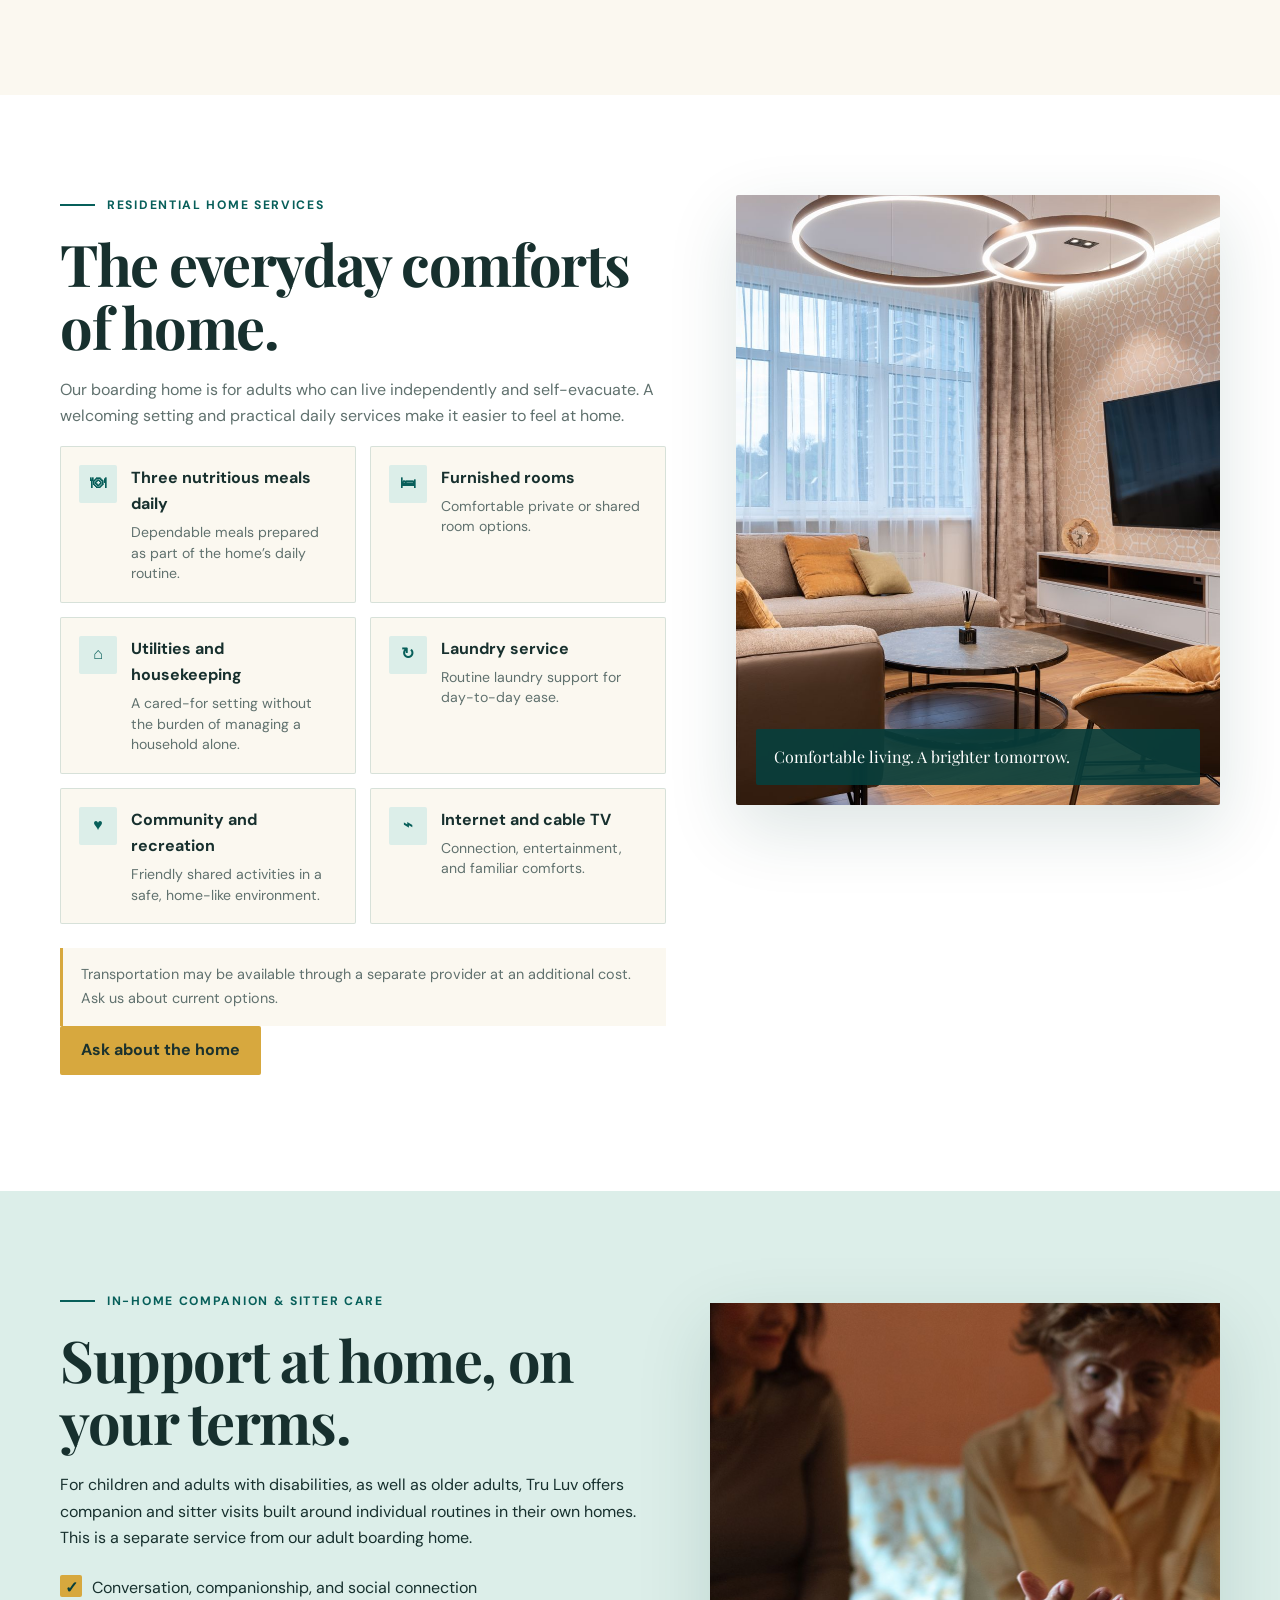
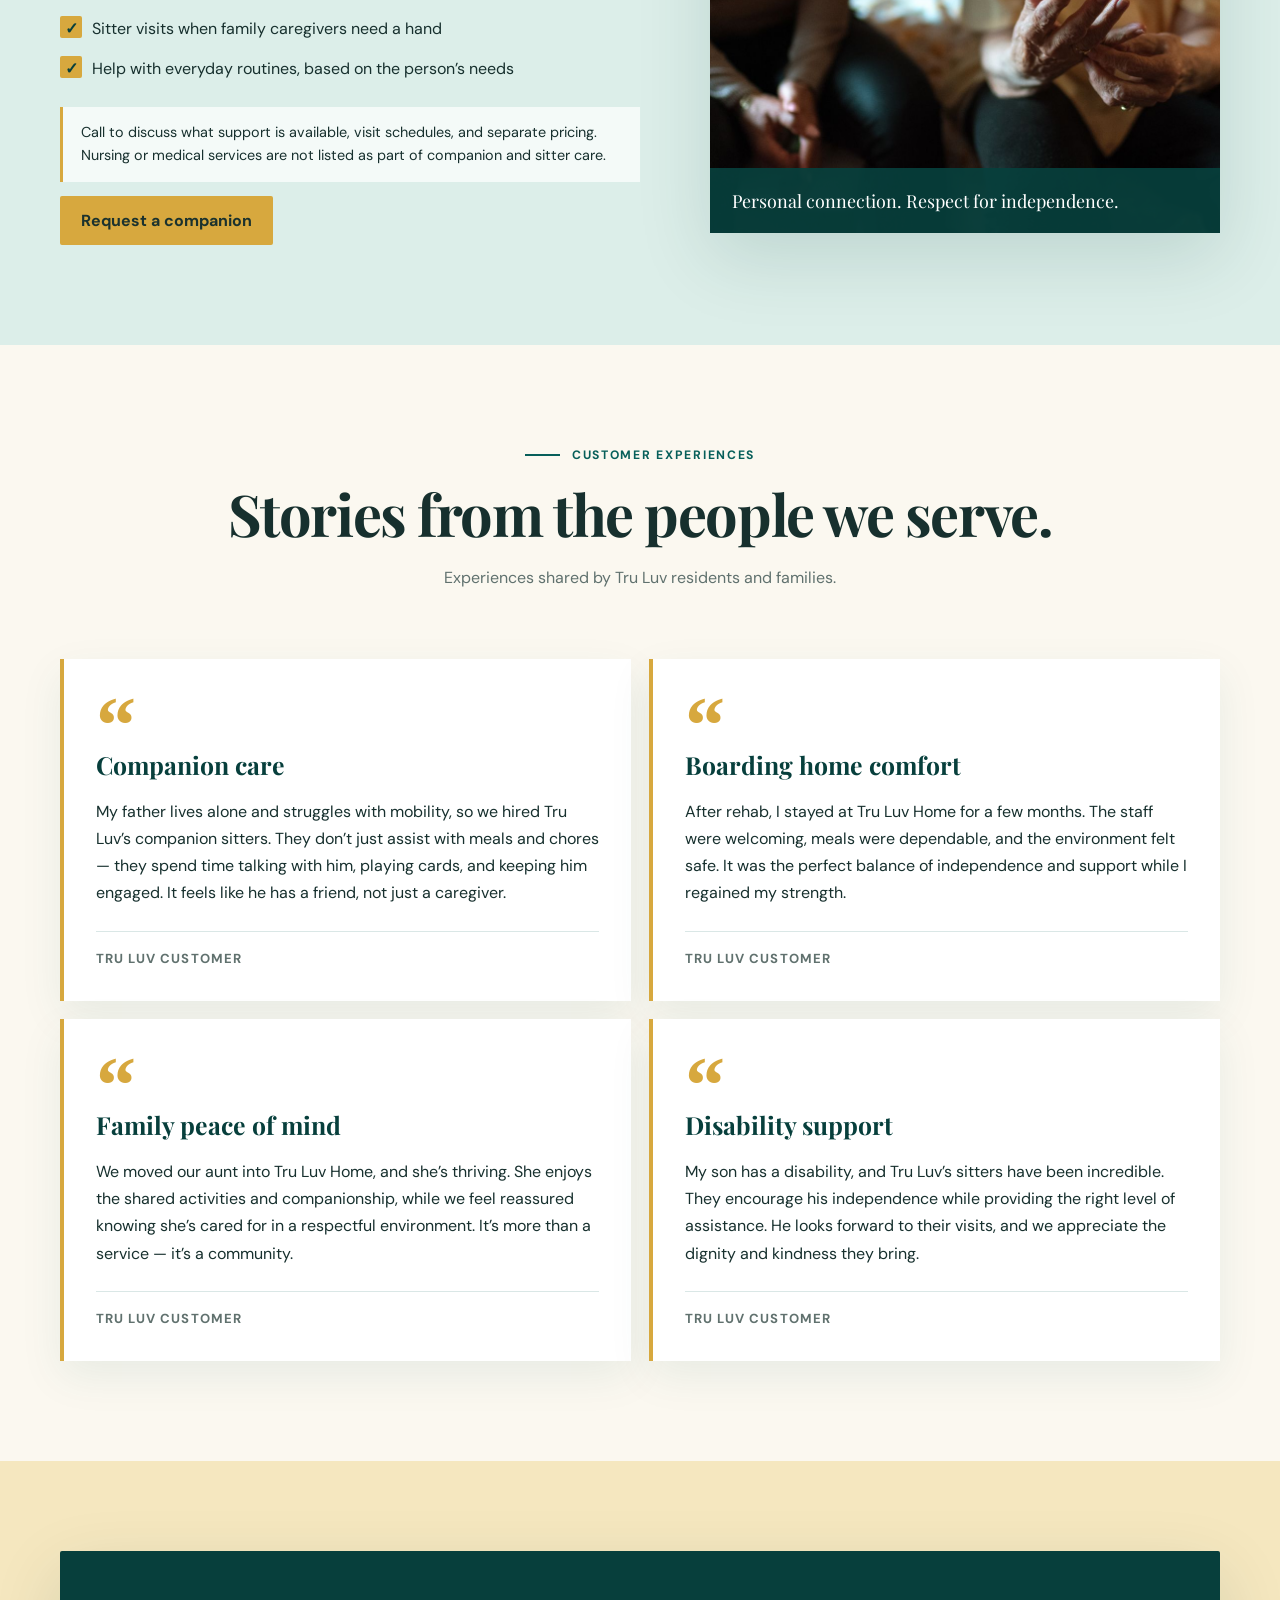
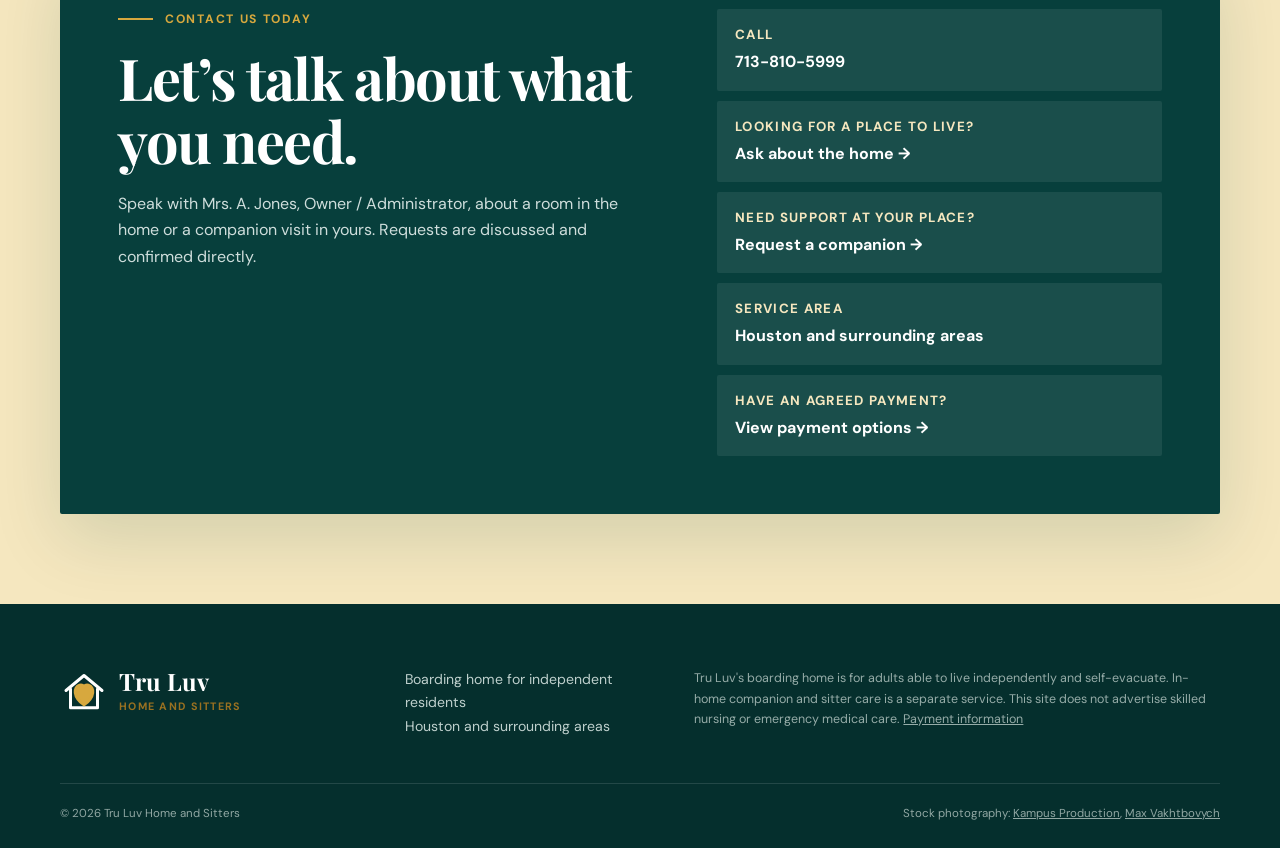
==== commit d7271e15: "Clarify companion care for children with disabilities" ====
--- a/index.html
+++ b/index.html
@@ -67,7 +67,7 @@
           <div class="section-heading centered reveal"><p class="eyebrow eyebrow-teal">Two ways we can help</p><h2>A home here. Support in yours.</h2><p>Ask about living in the Tru Luv home, or request a companion to visit you or a loved one at home.</p></div>
           <div class="path-grid">
             <a class="path-card reveal" href="#residential"><span>01 / RESIDENTIAL LIVING</span><h3>A place to call home</h3><p>Furnished rooms, daily meals, household essentials, and a welcoming community for adults able to live independently and self-evacuate.</p><strong>Explore the home <span aria-hidden="true">→</span></strong></a>
-            <a class="path-card reveal" style="--delay:.08s" href="#sitter-support"><span>02 / AT-HOME SUPPORT</span><h3>Request a companion</h3><p>Companionship and sitter visits for older adults and adults with disabilities in their own homes, arranged around individual needs.</p><strong>See companion care <span aria-hidden="true">→</span></strong></a>
+            <a class="path-card reveal" style="--delay:.08s" href="#sitter-support"><span>02 / AT-HOME SUPPORT</span><h3>Request a companion</h3><p>Companionship and sitter visits for children and adults with disabilities, as well as older adults, in their own homes, arranged around individual needs.</p><strong>See companion care <span aria-hidden="true">→</span></strong></a>
           </div>
           <p class="team-assurance reveal"><strong>Our people matter.</strong> Workers supporting residents and at-home clients are background-checked and trained for their roles.</p>
         </div>
@@ -104,7 +104,7 @@
           <div class="sitter-copy reveal">
             <p class="eyebrow eyebrow-teal">In-home companion &amp; sitter care</p>
             <h2>Support at home, on your terms.</h2>
-            <p>For older adults and adults with disabilities who live in their own homes, Tru Luv offers companion and sitter visits built around individual routines. This is a separate service from our boarding home.</p>
+            <p>For children and adults with disabilities, as well as older adults, Tru Luv offers companion and sitter visits built around individual routines in their own homes. This is a separate service from our adult boarding home.</p>
             <ul class="check-list">
               <li>Conversation, companionship, and social connection</li>
               <li>Sitter visits when family caregivers need a hand</li>
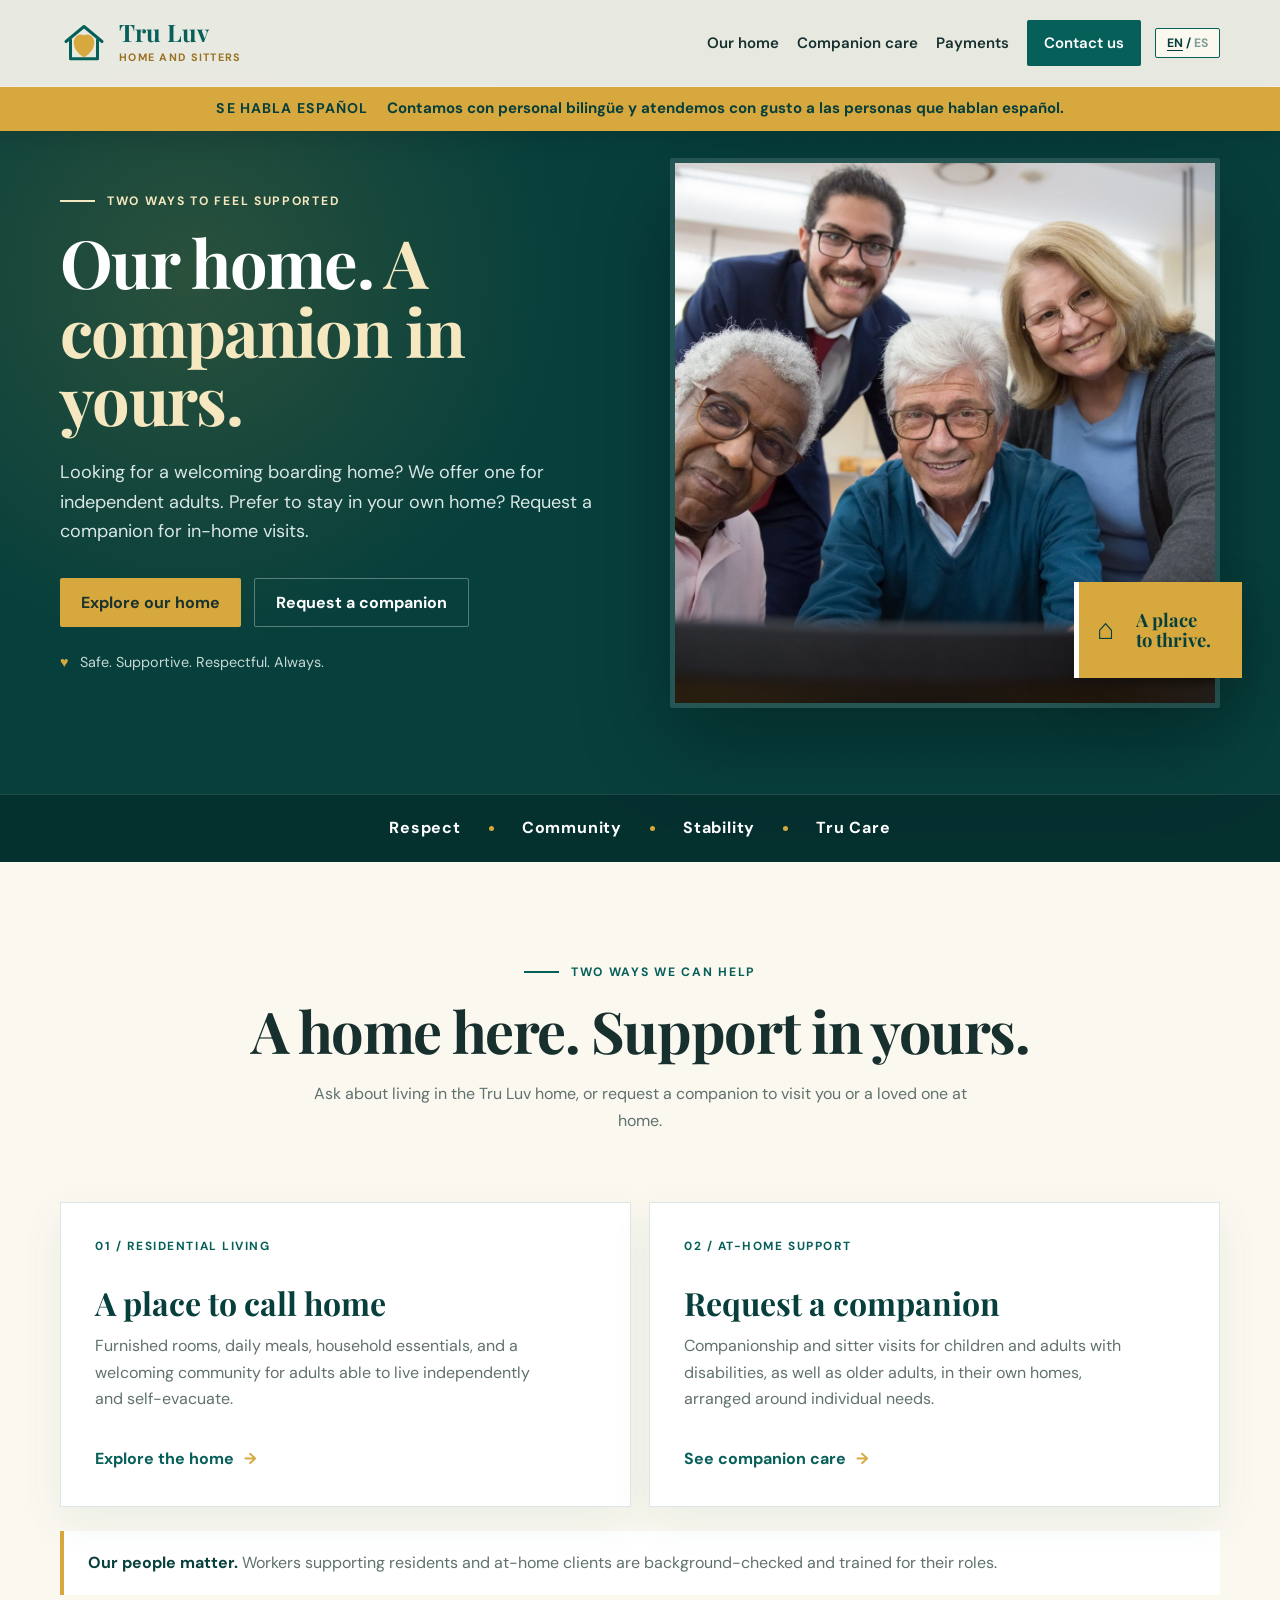
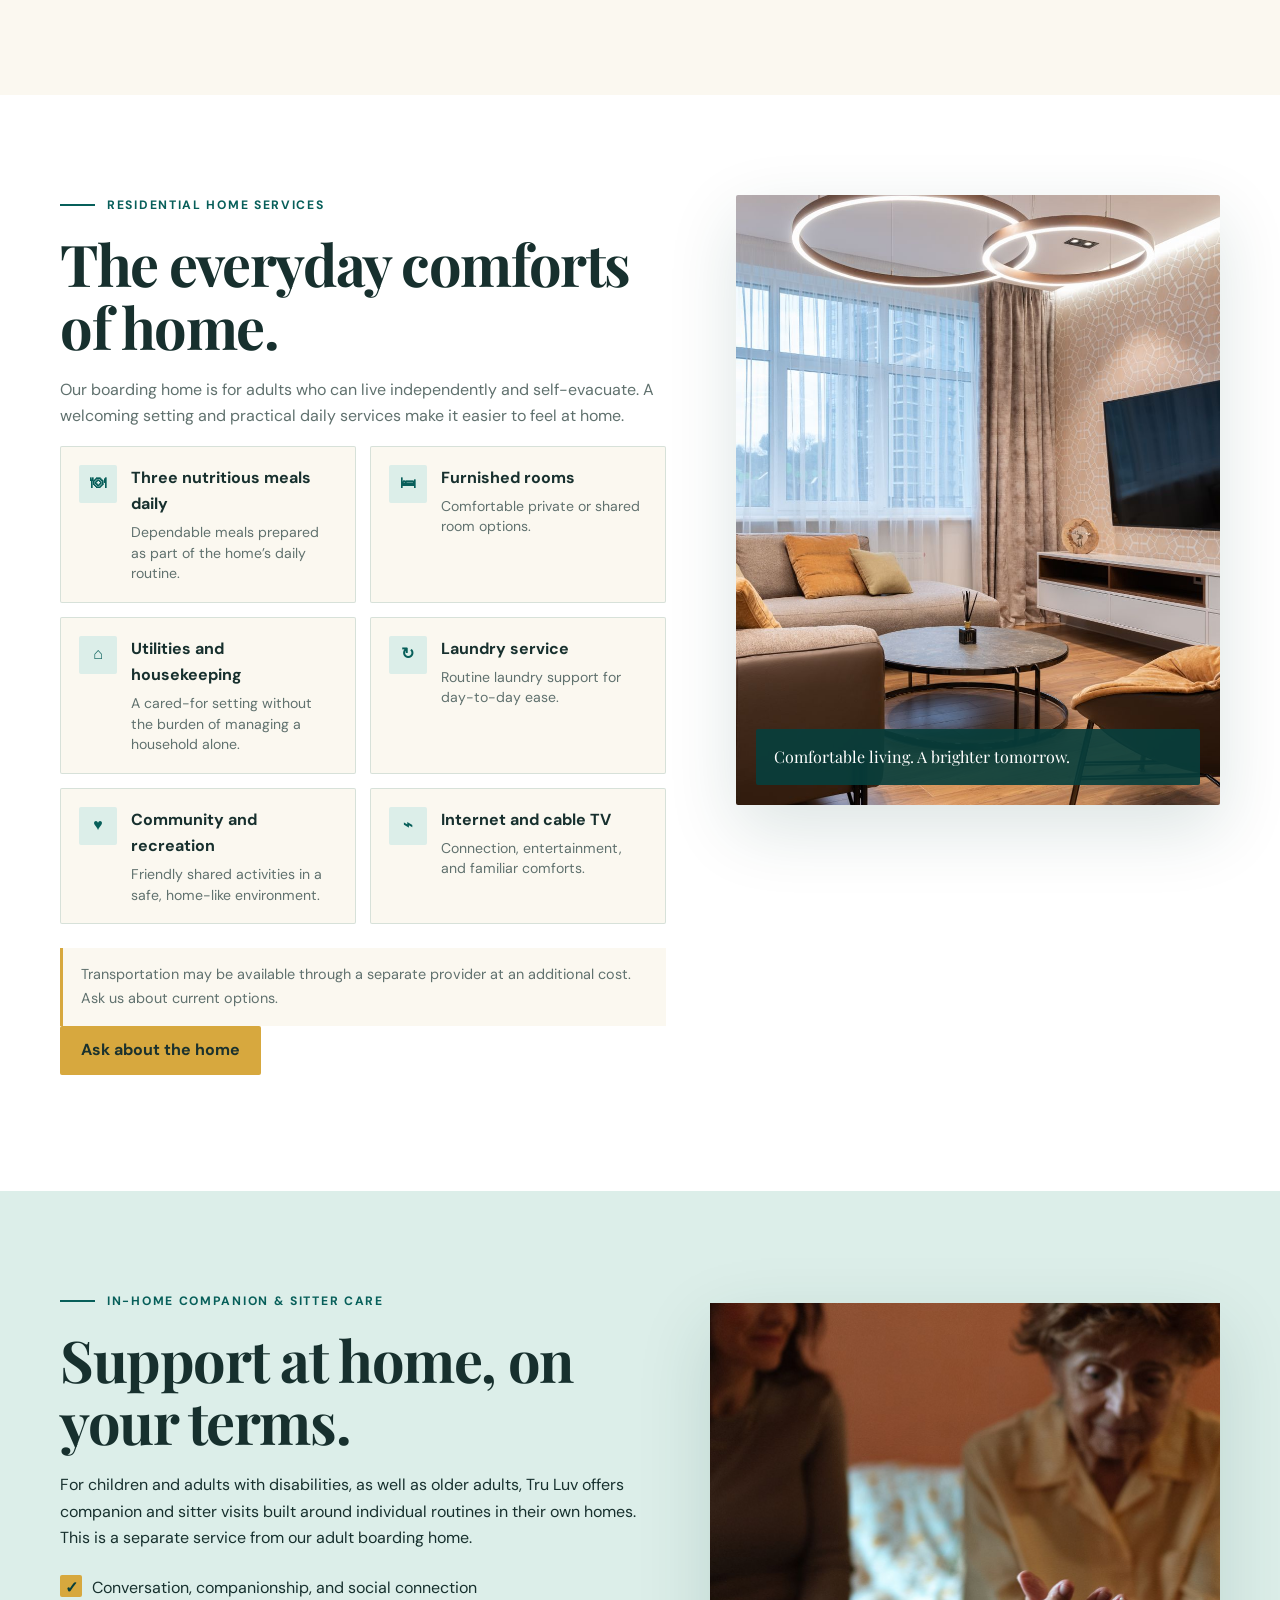
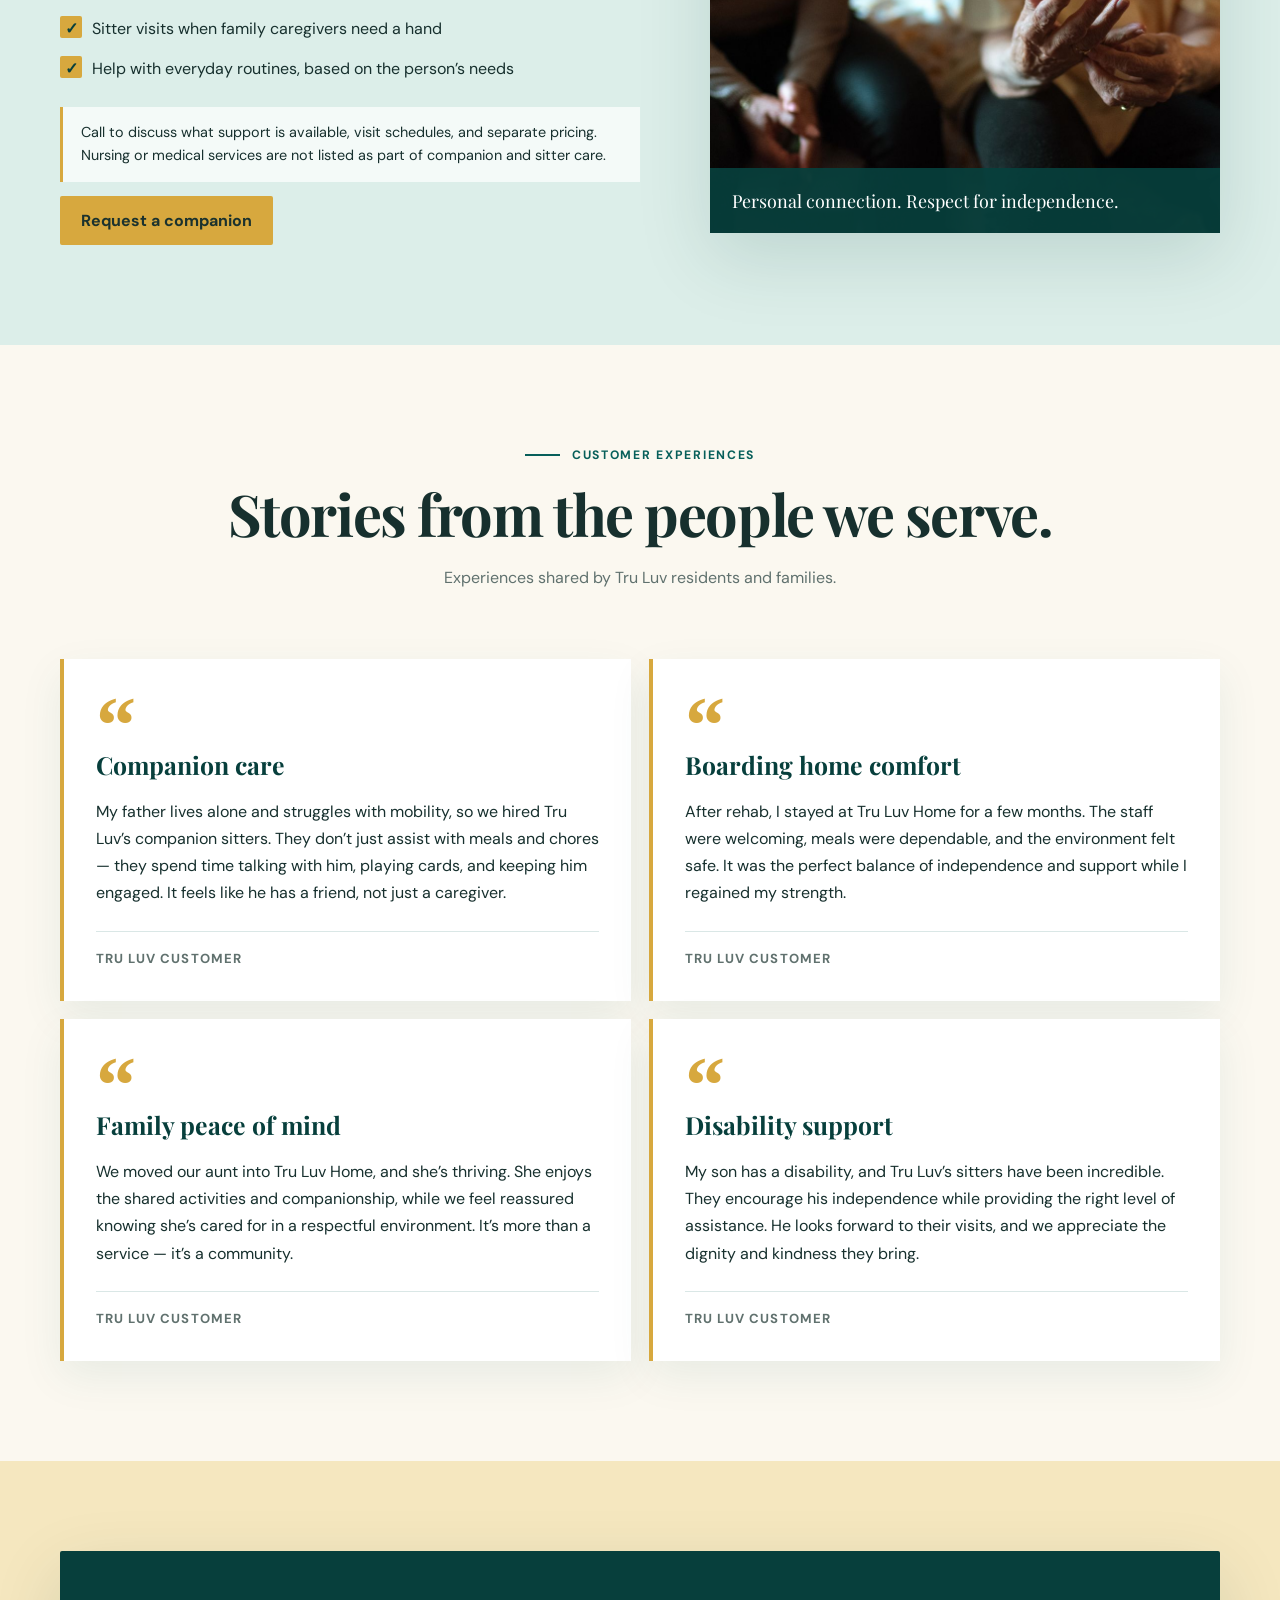
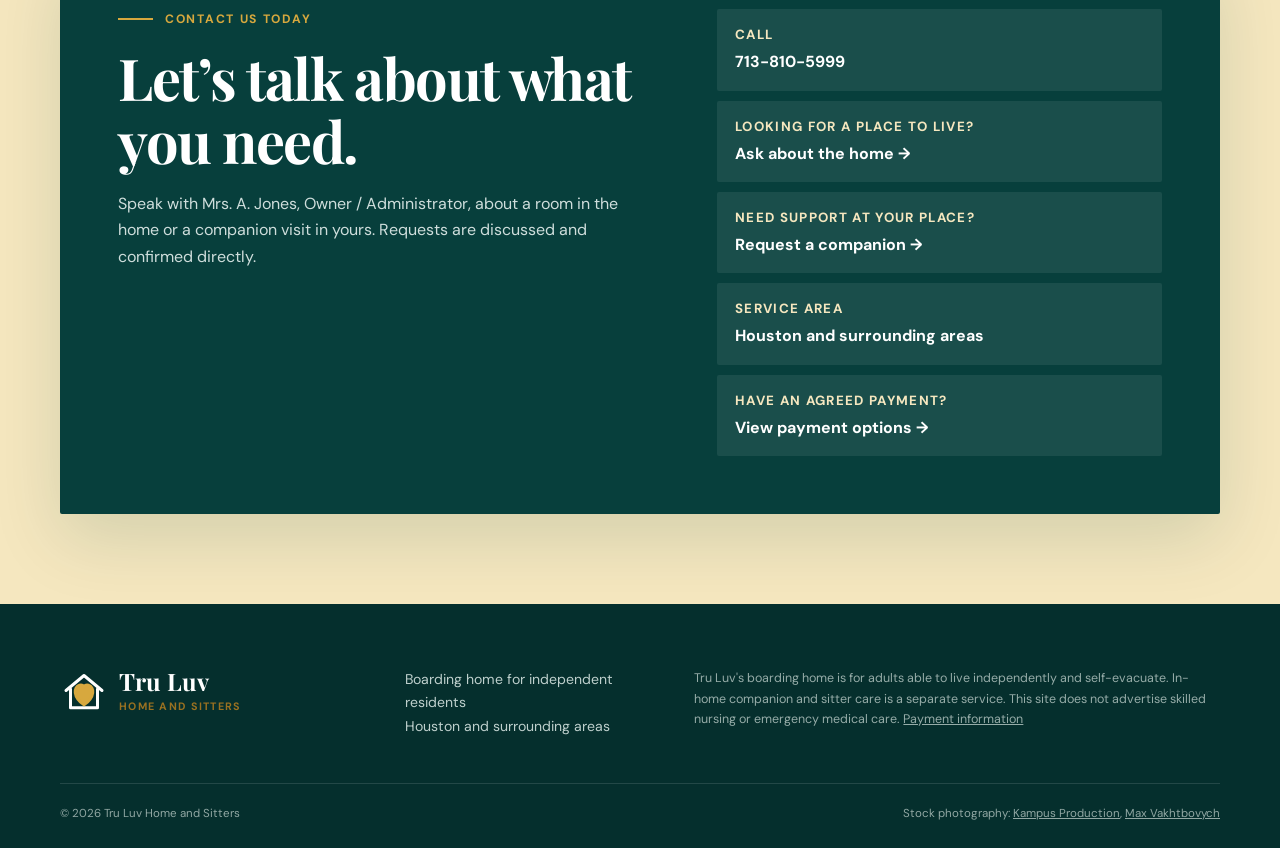
==== commit ad202e84: "Add English and Spanish language switch" ====
--- a/index.html
+++ b/index.html
@@ -10,8 +10,8 @@
     <link rel="preconnect" href="https://fonts.gstatic.com" crossorigin />
     <link href="https://fonts.googleapis.com/css2?family=DM+Sans:wght@400;500;600;700&family=Playfair+Display:wght@600;700&display=swap" rel="stylesheet" />
     <link rel="icon" type="image/svg+xml" href="data:image/svg+xml,%3Csvg xmlns='http://www.w3.org/2000/svg' viewBox='0 0 64 64'%3E%3Crect width='64' height='64' rx='16' fill='%23075f5a'/%3E%3Cpath d='M12 31 32 14l20 17v20H12z' fill='%23fff'/%3E%3Cpath d='M32 48C20 39 19 28 26 25c4-2 6 1 6 1s2-3 6-1c7 3 6 14-6 23Z' fill='%23d7a83e'/%3E%3C/svg%3E" />
-    <link rel="stylesheet" href="assets/styles.css?v=20260921-7" />
-    <script src="assets/site.js?v=20260921-2" defer></script>
+    <link rel="stylesheet" href="assets/styles.css?v=20260921-8" />
+    <script src="assets/site.js?v=20260921-8" defer></script>
   </head>
   <body>
     <a class="skip-link" href="#main">Skip to main content</a>
--- a/assets/styles.css
+++ b/assets/styles.css
@@ -83,3 +83,6 @@
 .spanish-notice strong{flex:0 0 auto;font-size:.88rem;font-weight:700;letter-spacing:.08em;text-transform:uppercase}
 .spanish-notice span{font-size:.94rem;font-weight:700;line-height:1.4}
 @media (max-width:760px){.spanish-notice{top:74px;flex-direction:column;gap:2px;padding:9px 14px}.hero .hero-grid{padding-top:112px}.payment-hero{padding-top:192px}}
+.header-inner{gap:14px}.site-nav{margin-left:auto;gap:18px}.language-switch{flex:0 0 auto;order:2;min-width:65px;padding:8px 9px;border:1px solid var(--teal);border-radius:2px;background:var(--cream);color:var(--teal-dark);font:700 .76rem/1 "DM Sans",sans-serif;cursor:pointer;white-space:nowrap}.language-switch [data-lang]{opacity:.5}.language-switch [data-lang].active{opacity:1;text-decoration:underline;text-underline-offset:3px}.language-switch:hover,.language-switch:focus-visible{background:#e7f0ec;outline:2px solid transparent}.menu-button{order:3}
+@media (max-width:760px){.header-inner{gap:8px}.site-nav{margin-left:0}.language-switch{margin-left:auto;padding:7px 8px}}
+@media (max-width:400px){.brand strong{font-size:1.15rem}.brand small{font-size:.52rem;letter-spacing:.03em}.brand-mark{width:36px;height:36px}}
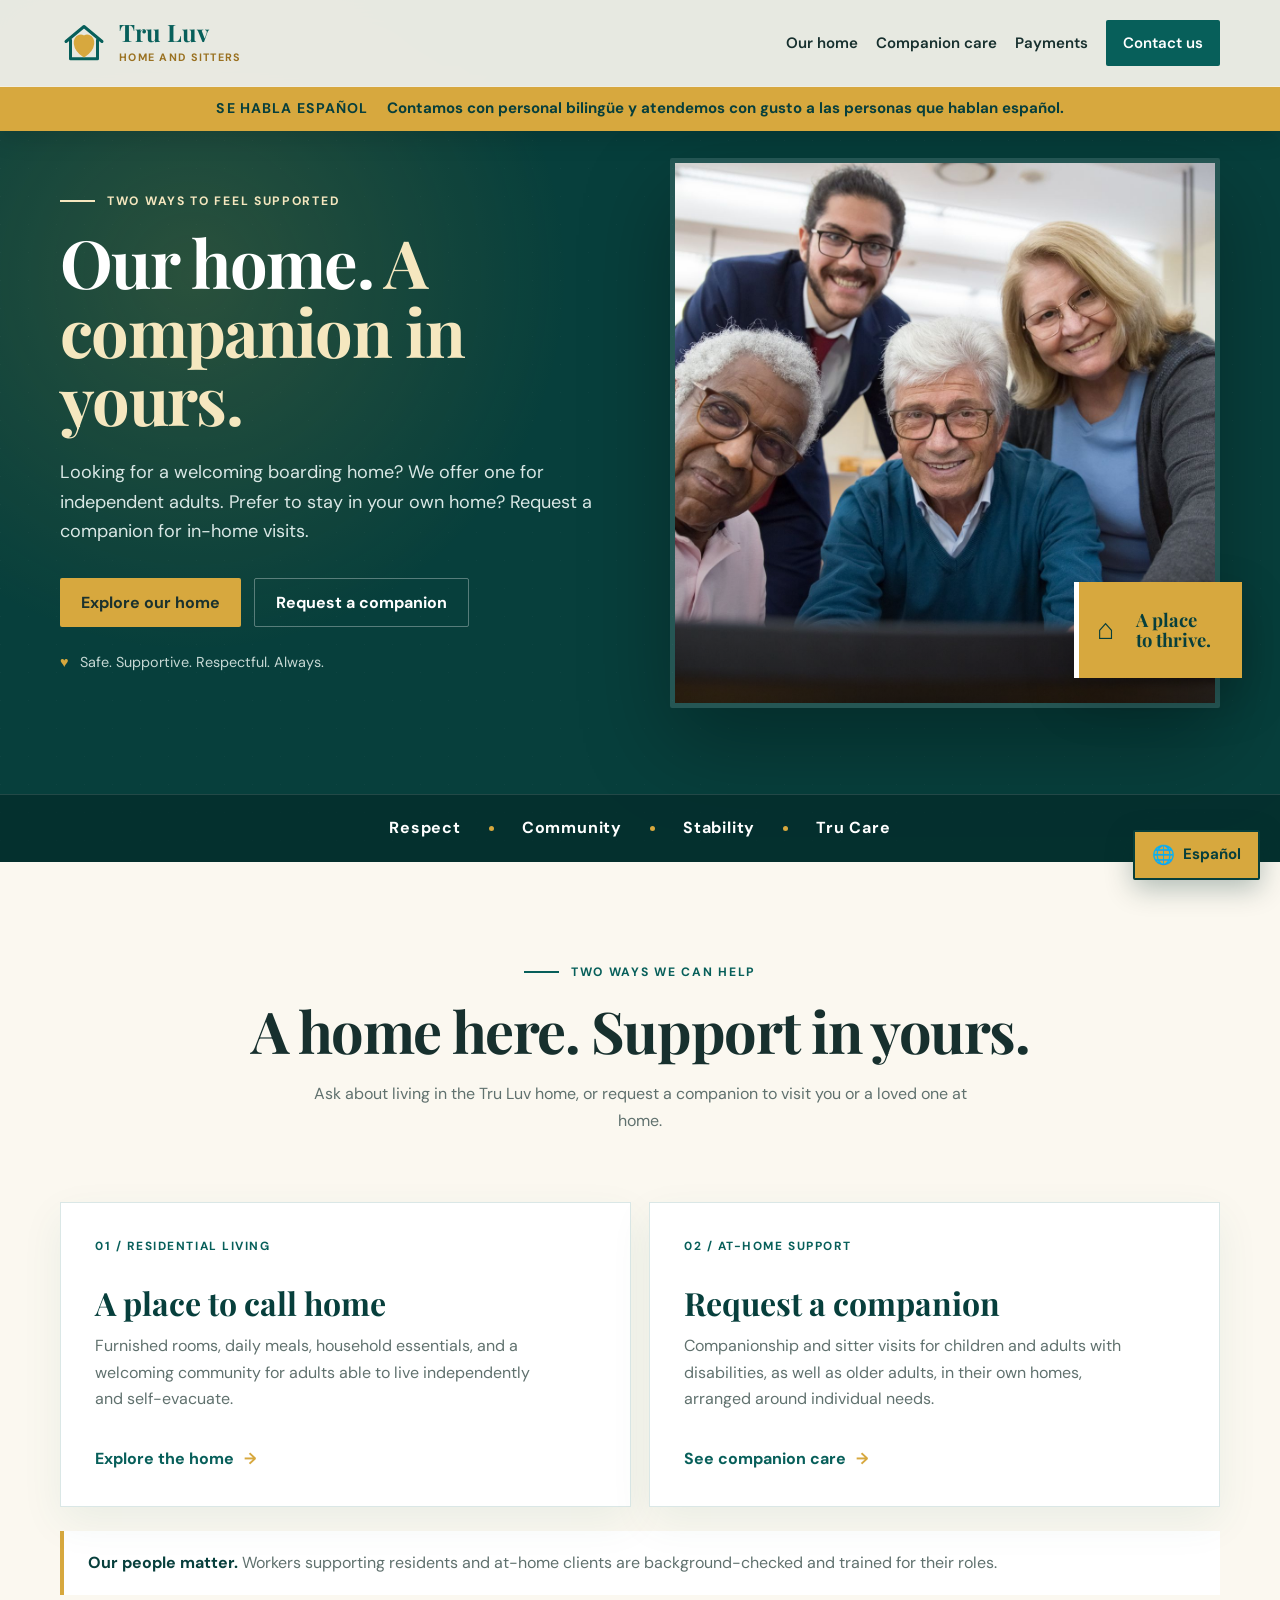
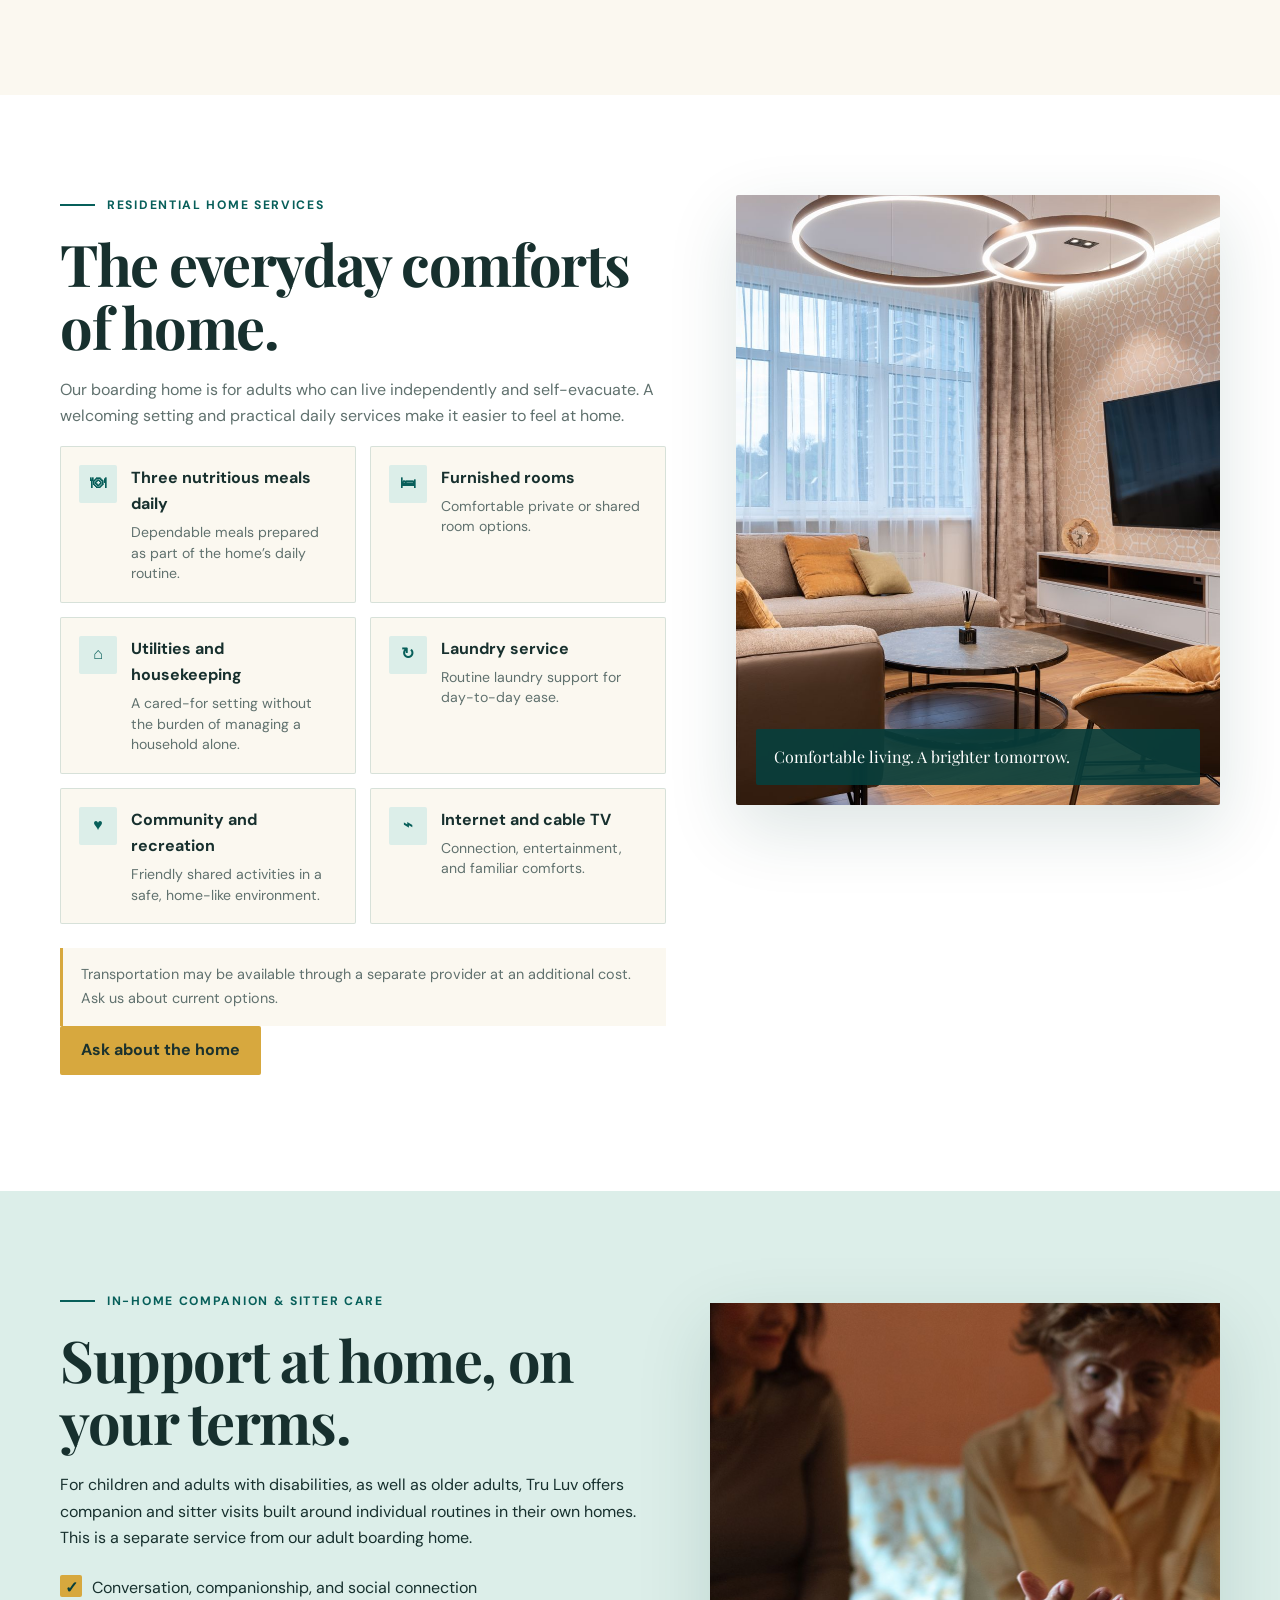
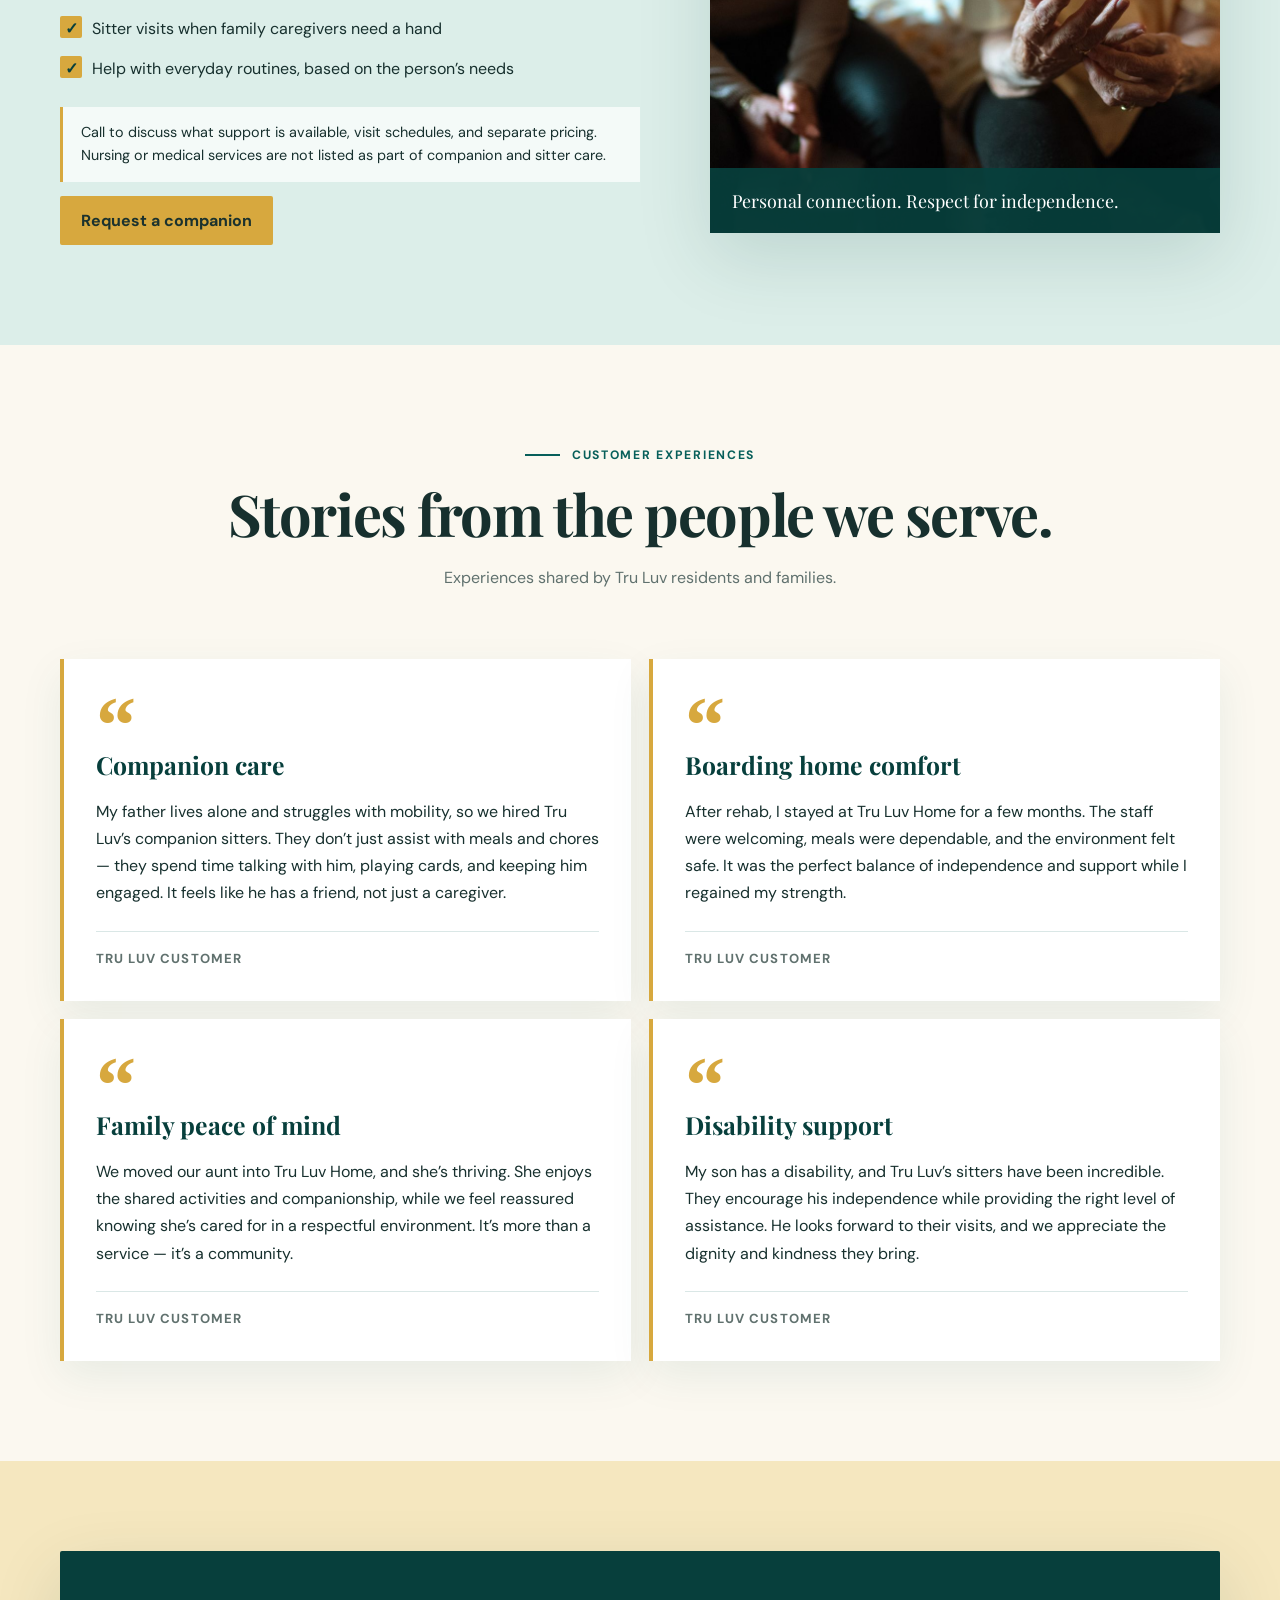
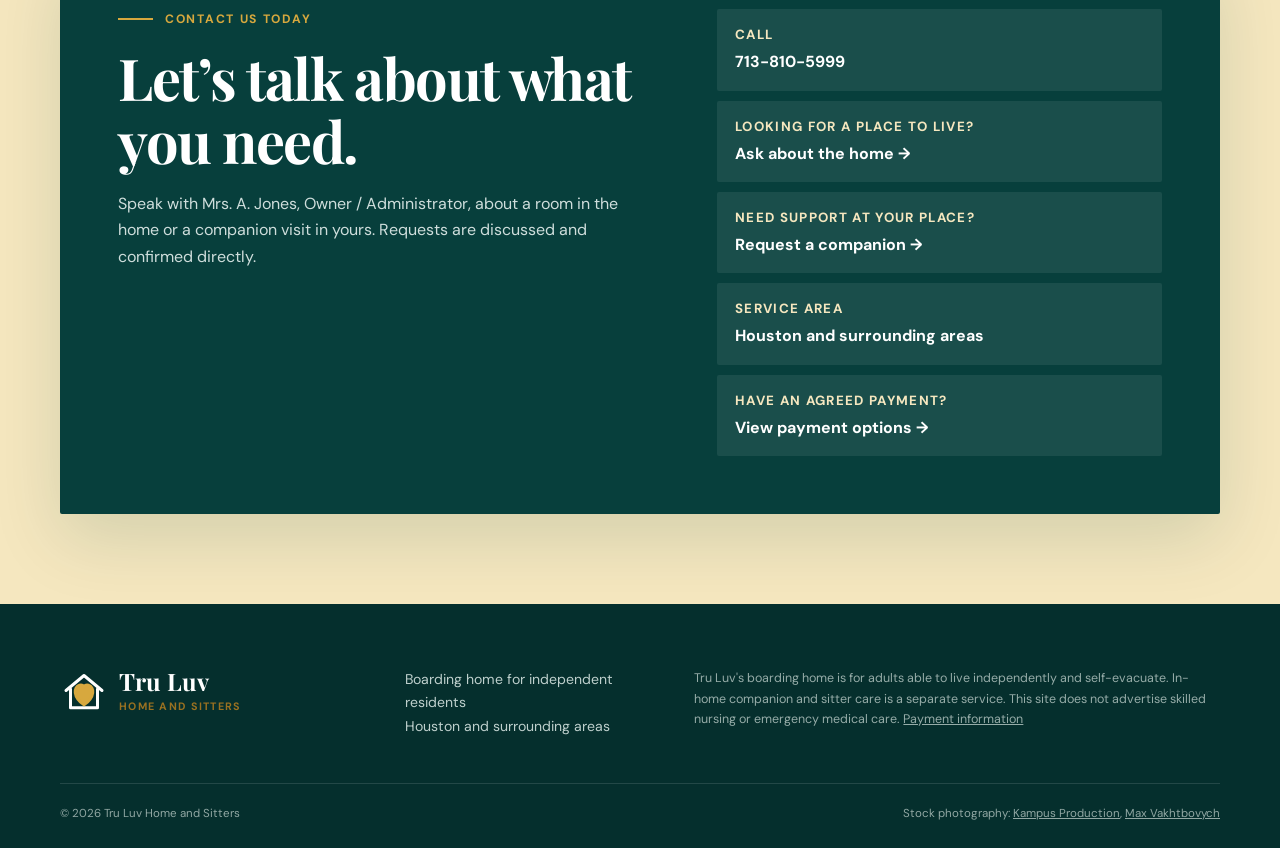
==== commit 0033d0fc: "Publish prominent English-Spanish switch" ====
--- a/index.html
+++ b/index.html
@@ -10,8 +10,8 @@
     <link rel="preconnect" href="https://fonts.gstatic.com" crossorigin />
     <link href="https://fonts.googleapis.com/css2?family=DM+Sans:wght@400;500;600;700&family=Playfair+Display:wght@600;700&display=swap" rel="stylesheet" />
     <link rel="icon" type="image/svg+xml" href="data:image/svg+xml,%3Csvg xmlns='http://www.w3.org/2000/svg' viewBox='0 0 64 64'%3E%3Crect width='64' height='64' rx='16' fill='%23075f5a'/%3E%3Cpath d='M12 31 32 14l20 17v20H12z' fill='%23fff'/%3E%3Cpath d='M32 48C20 39 19 28 26 25c4-2 6 1 6 1s2-3 6-1c7 3 6 14-6 23Z' fill='%23d7a83e'/%3E%3C/svg%3E" />
-    <link rel="stylesheet" href="assets/styles.css?v=20260921-8" />
-    <script src="assets/site.js?v=20260921-8" defer></script>
+    <link rel="stylesheet" href="assets/styles.css?v=20260922-1" />
+    <script src="assets/site.js?v=20260922-1" defer></script>
   </head>
   <body>
     <a class="skip-link" href="#main">Skip to main content</a>
--- a/assets/styles.css
+++ b/assets/styles.css
@@ -83,6 +83,9 @@
 .spanish-notice strong{flex:0 0 auto;font-size:.88rem;font-weight:700;letter-spacing:.08em;text-transform:uppercase}
 .spanish-notice span{font-size:.94rem;font-weight:700;line-height:1.4}
 @media (max-width:760px){.spanish-notice{top:74px;flex-direction:column;gap:2px;padding:9px 14px}.hero .hero-grid{padding-top:112px}.payment-hero{padding-top:192px}}
-.header-inner{gap:14px}.site-nav{margin-left:auto;gap:18px}.language-switch{flex:0 0 auto;order:2;min-width:65px;padding:8px 9px;border:1px solid var(--teal);border-radius:2px;background:var(--cream);color:var(--teal-dark);font:700 .76rem/1 "DM Sans",sans-serif;cursor:pointer;white-space:nowrap}.language-switch [data-lang]{opacity:.5}.language-switch [data-lang].active{opacity:1;text-decoration:underline;text-underline-offset:3px}.language-switch:hover,.language-switch:focus-visible{background:#e7f0ec;outline:2px solid transparent}.menu-button{order:3}
-@media (max-width:760px){.header-inner{gap:8px}.site-nav{margin-left:0}.language-switch{margin-left:auto;padding:7px 8px}}
+.header-inner{gap:14px}.site-nav{margin-left:auto;gap:18px}
+.language-switch{position:fixed;z-index:150;right:20px;bottom:20px;display:inline-flex;align-items:center;justify-content:center;gap:8px;min-height:50px;padding:10px 17px;border:2px solid var(--teal-dark);border-radius:2px;background:var(--gold);color:var(--teal-dark);box-shadow:0 8px 28px rgba(4,47,44,.3);font:700 .94rem/1 "DM Sans",sans-serif;cursor:pointer;white-space:nowrap;transition:transform .2s ease,box-shadow .2s ease}
+.language-switch:hover{transform:translateY(-2px);box-shadow:0 12px 30px rgba(4,47,44,.35)}.language-switch:focus-visible{outline:3px solid var(--teal-dark);outline-offset:3px}.language-icon{font-size:1.15rem;line-height:1}
+@media (max-width:760px){.header-inner{gap:8px}.site-nav{margin-left:0}.language-switch{right:14px;bottom:calc(14px + env(safe-area-inset-bottom));min-height:48px;padding:10px 14px}}
 @media (max-width:400px){.brand strong{font-size:1.15rem}.brand small{font-size:.52rem;letter-spacing:.03em}.brand-mark{width:36px;height:36px}}
+@media (min-width:761px) and (max-width:880px){.menu-button{display:block}.site-nav{position:absolute;top:86px;left:0;right:0;display:none;flex-direction:column;align-items:stretch;gap:0;margin-left:0;padding:14px;background:var(--cream);border-bottom:1px solid var(--line);box-shadow:0 20px 30px rgba(7,63,60,.12)}.site-nav.open{display:flex}.site-nav a{padding:14px 12px}.site-nav .nav-cta{text-align:center;margin-top:6px}}
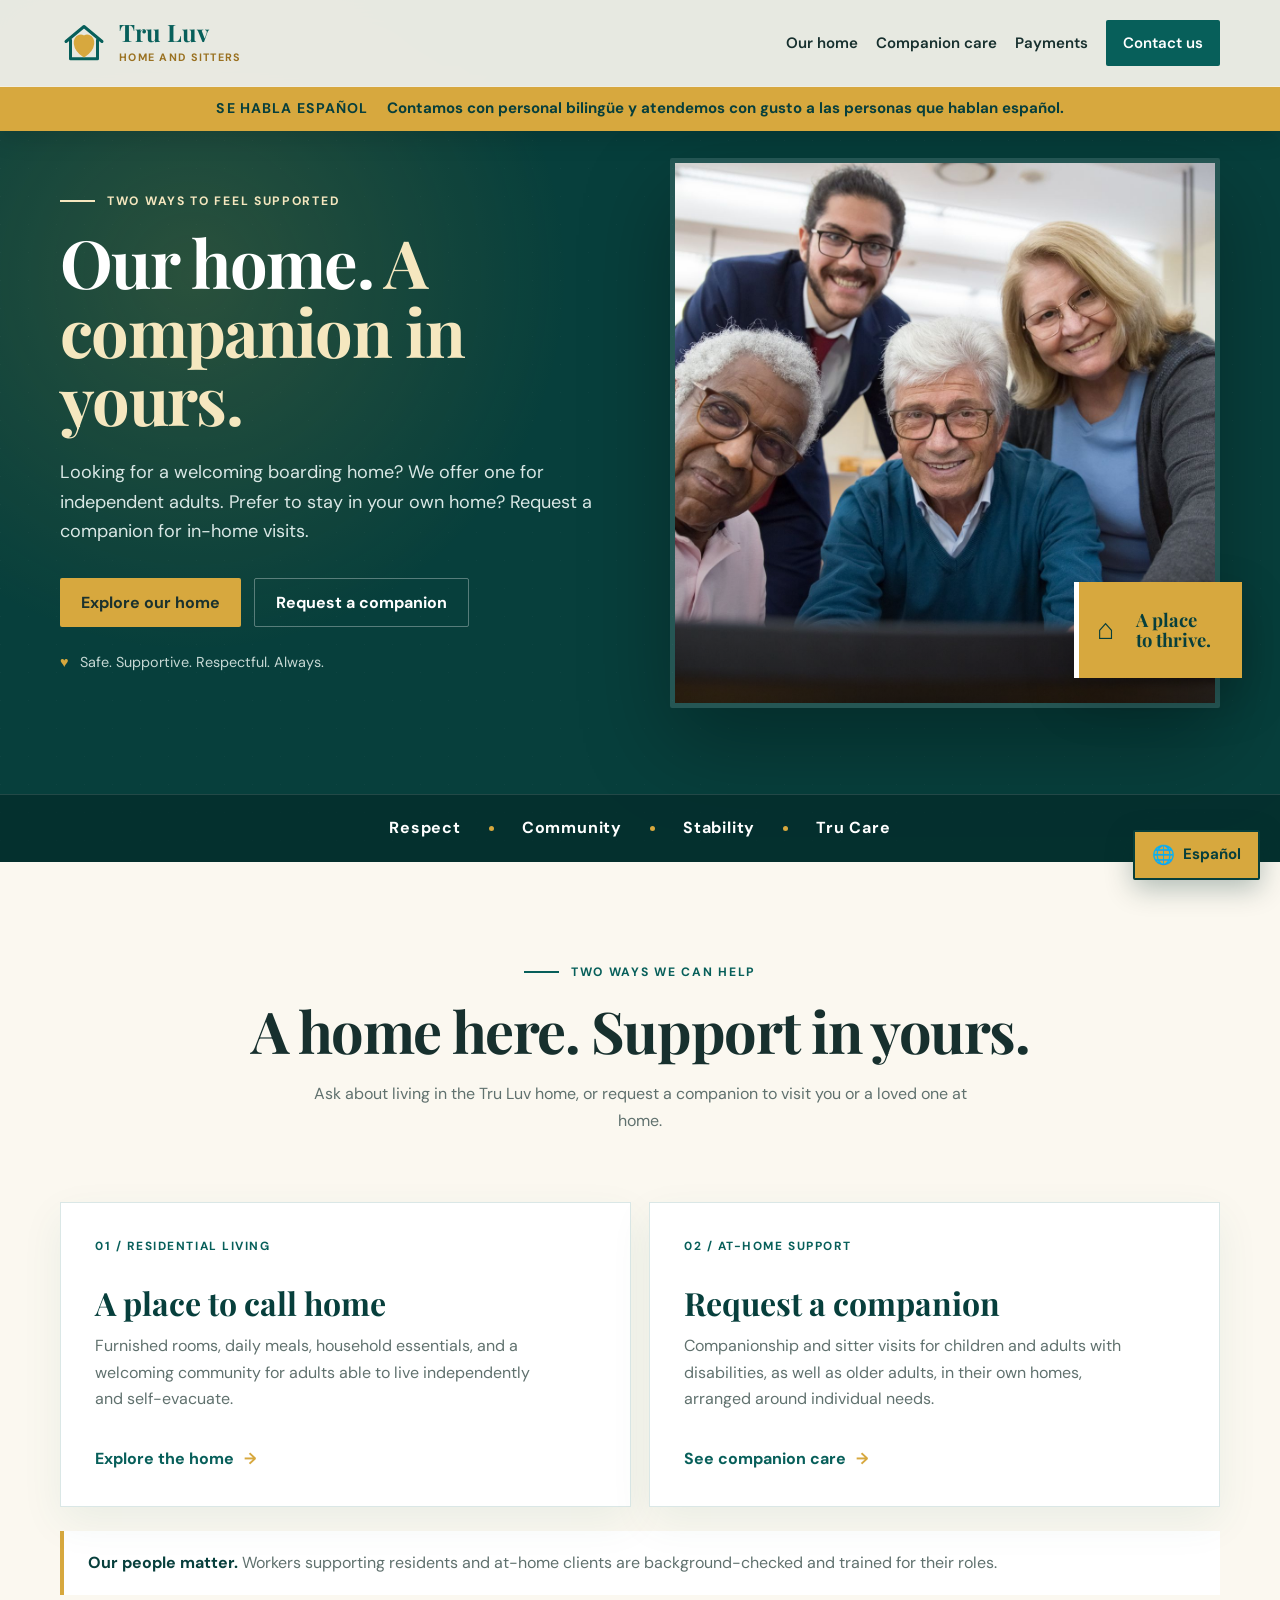
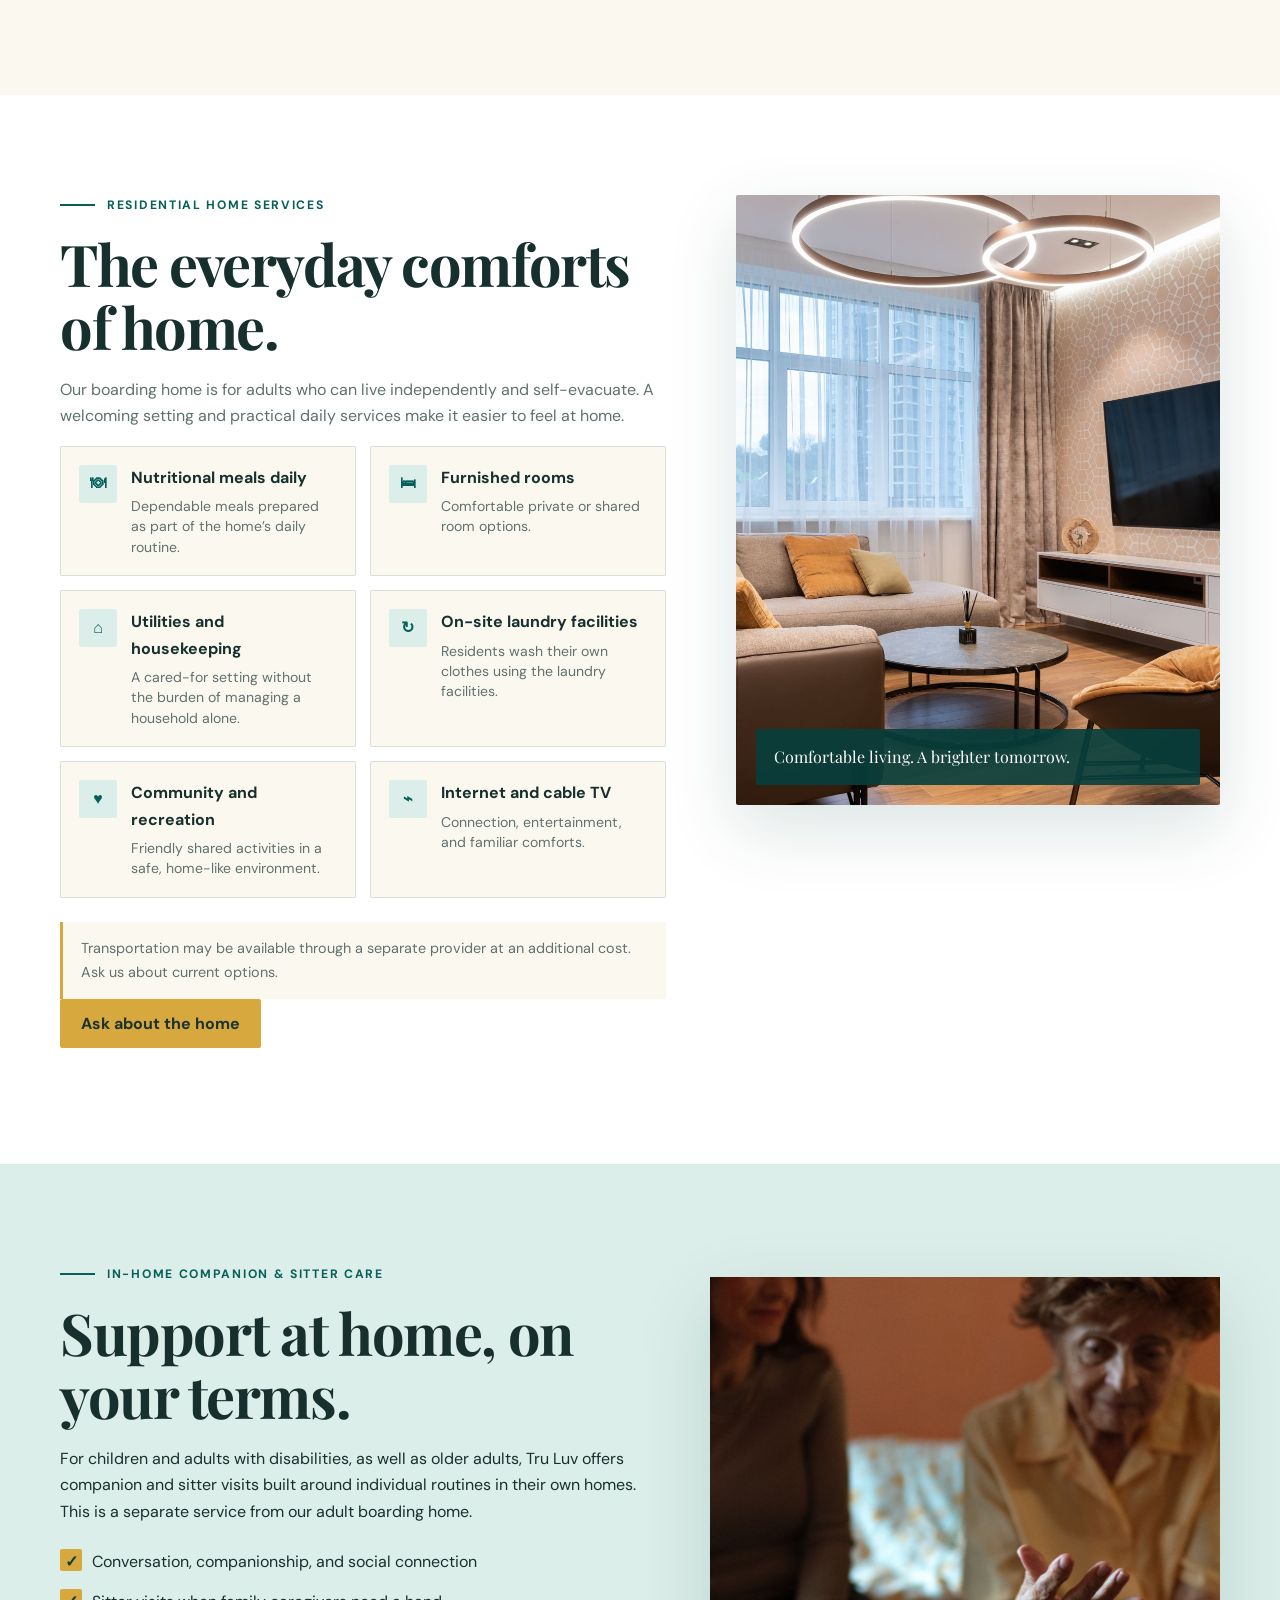
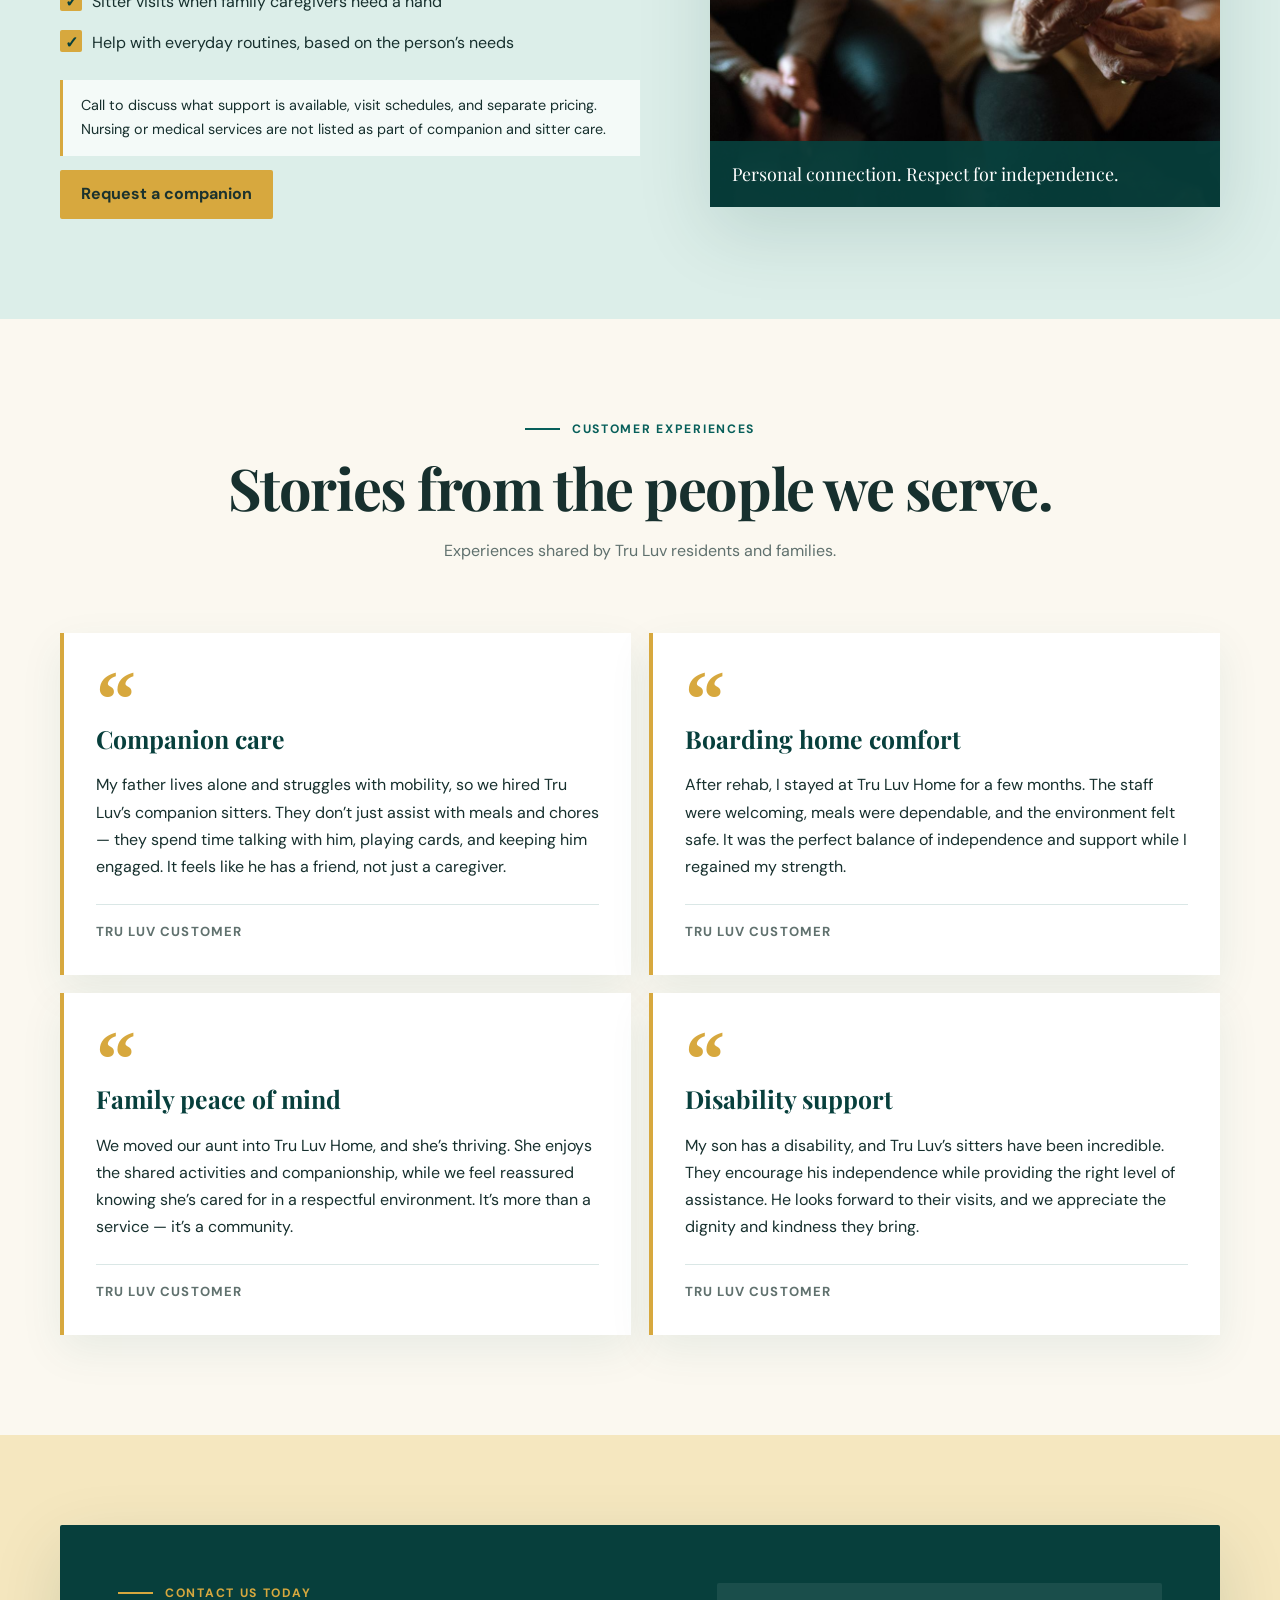
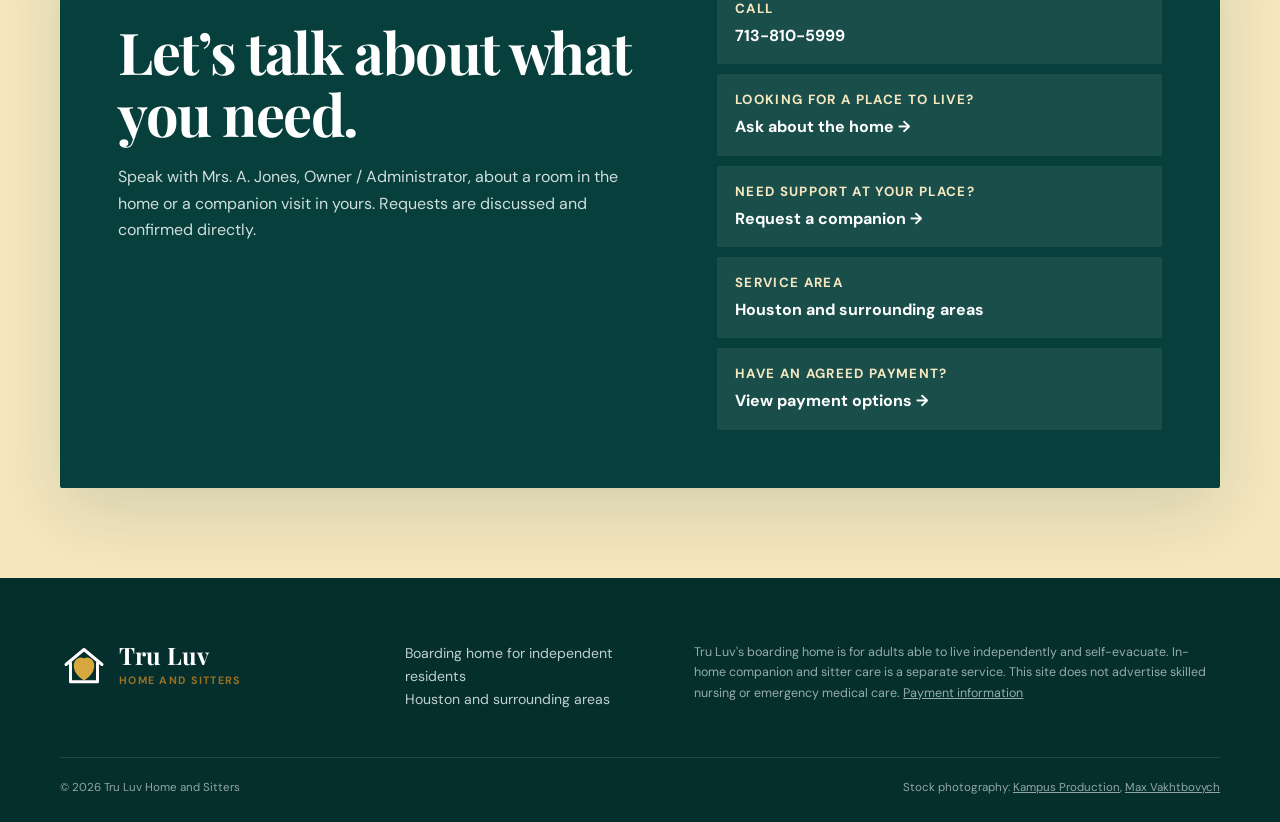
==== commit f18a15af: "Clarify services and qualifying school discounts" ====
--- a/index.html
+++ b/index.html
@@ -82,10 +82,10 @@
               <p>Our boarding home is for adults who can live independently and self-evacuate. A welcoming setting and practical daily services make it easier to feel at home.</p>
             </div>
             <div class="service-list">
-              <div class="service-item reveal"><span aria-hidden="true">🍽</span><div><h3>Three nutritious meals daily</h3><p>Dependable meals prepared as part of the home’s daily routine.</p></div></div>
+              <div class="service-item reveal"><span aria-hidden="true">🍽</span><div><h3>Nutritional meals daily</h3><p>Dependable meals prepared as part of the home’s daily routine.</p></div></div>
               <div class="service-item reveal"><span aria-hidden="true">🛏</span><div><h3>Furnished rooms</h3><p>Comfortable private or shared room options.</p></div></div>
               <div class="service-item reveal"><span aria-hidden="true">⌂</span><div><h3>Utilities and housekeeping</h3><p>A cared-for setting without the burden of managing a household alone.</p></div></div>
-              <div class="service-item reveal"><span aria-hidden="true">↻</span><div><h3>Laundry service</h3><p>Routine laundry support for day-to-day ease.</p></div></div>
+              <div class="service-item reveal"><span aria-hidden="true">↻</span><div><h3>On-site laundry facilities</h3><p>Residents wash their own clothes using the laundry facilities.</p></div></div>
               <div class="service-item reveal"><span aria-hidden="true">♥</span><div><h3>Community and recreation</h3><p>Friendly shared activities in a safe, home-like environment.</p></div></div>
               <div class="service-item reveal"><span aria-hidden="true">⌁</span><div><h3>Internet and cable TV</h3><p>Connection, entertainment, and familiar comforts.</p></div></div>
             </div>
@@ -180,3 +180,4 @@
     </footer>
   </body>
 </html>
+
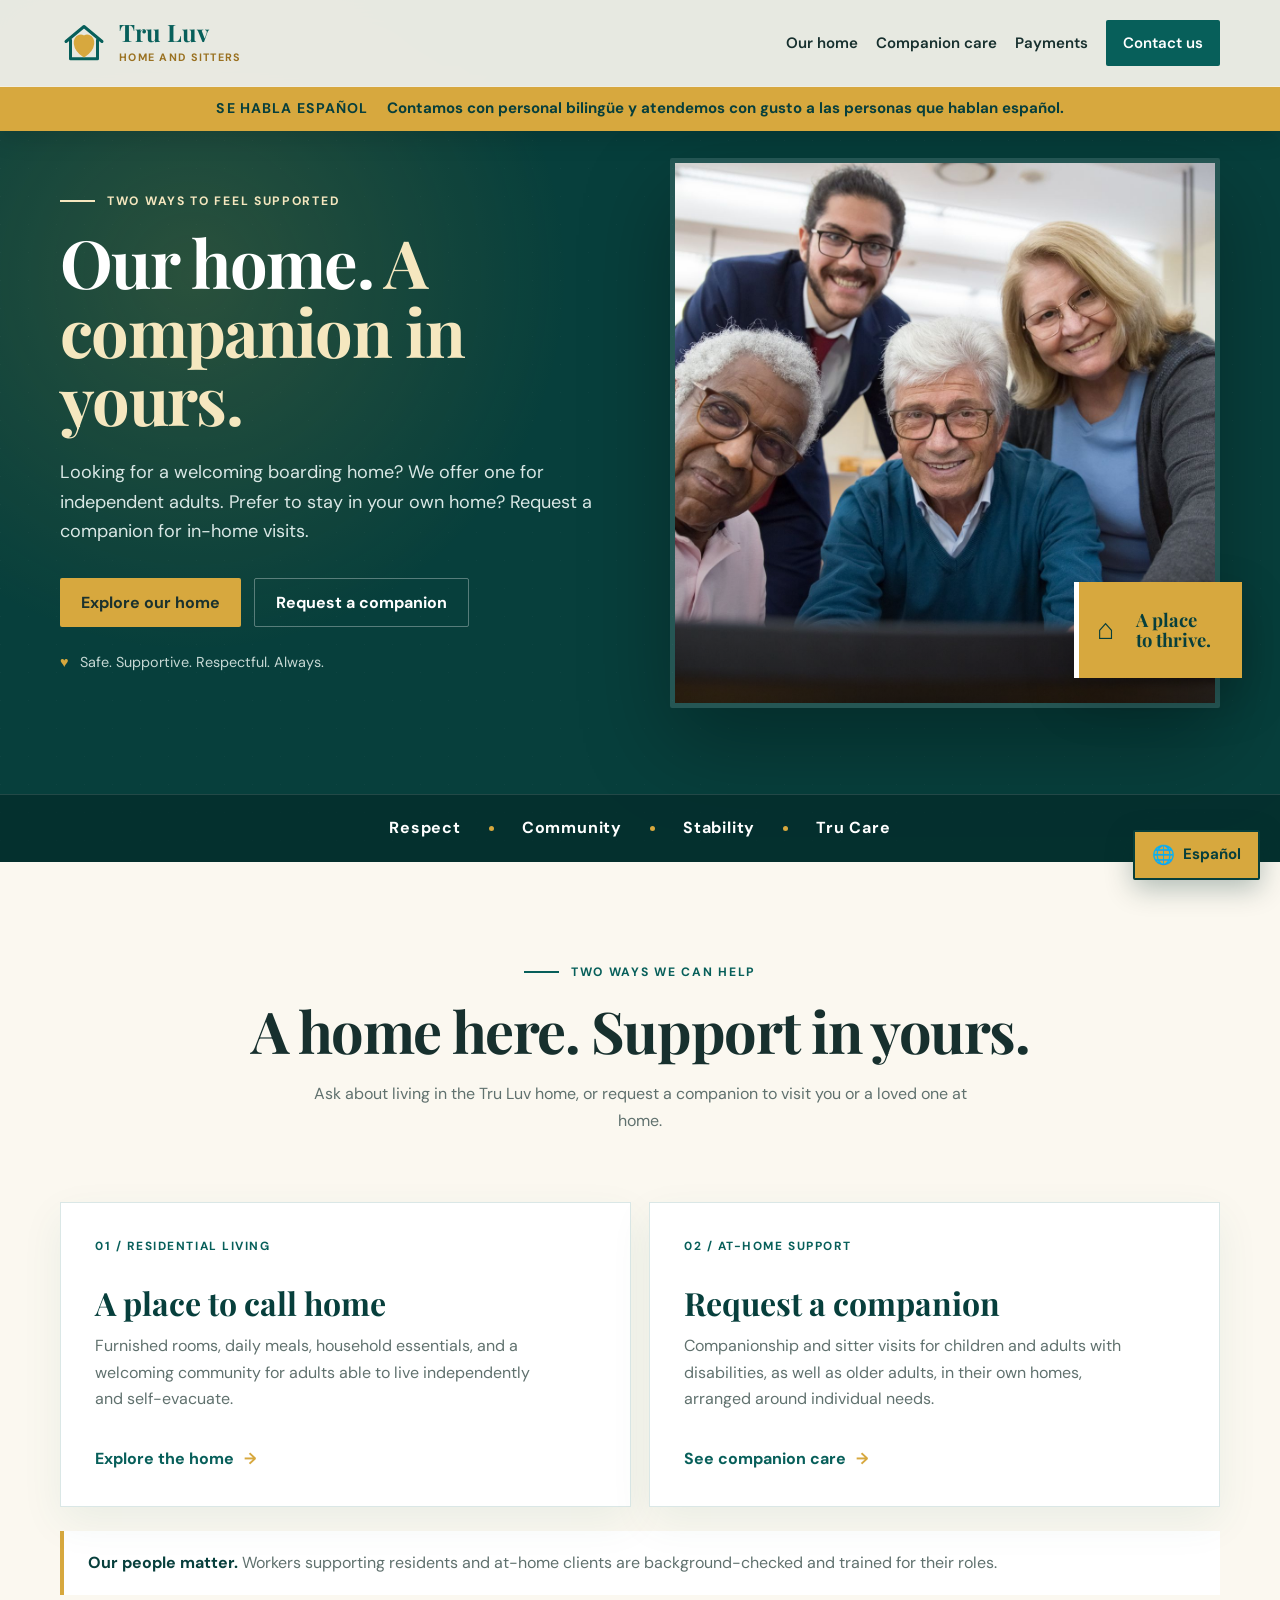
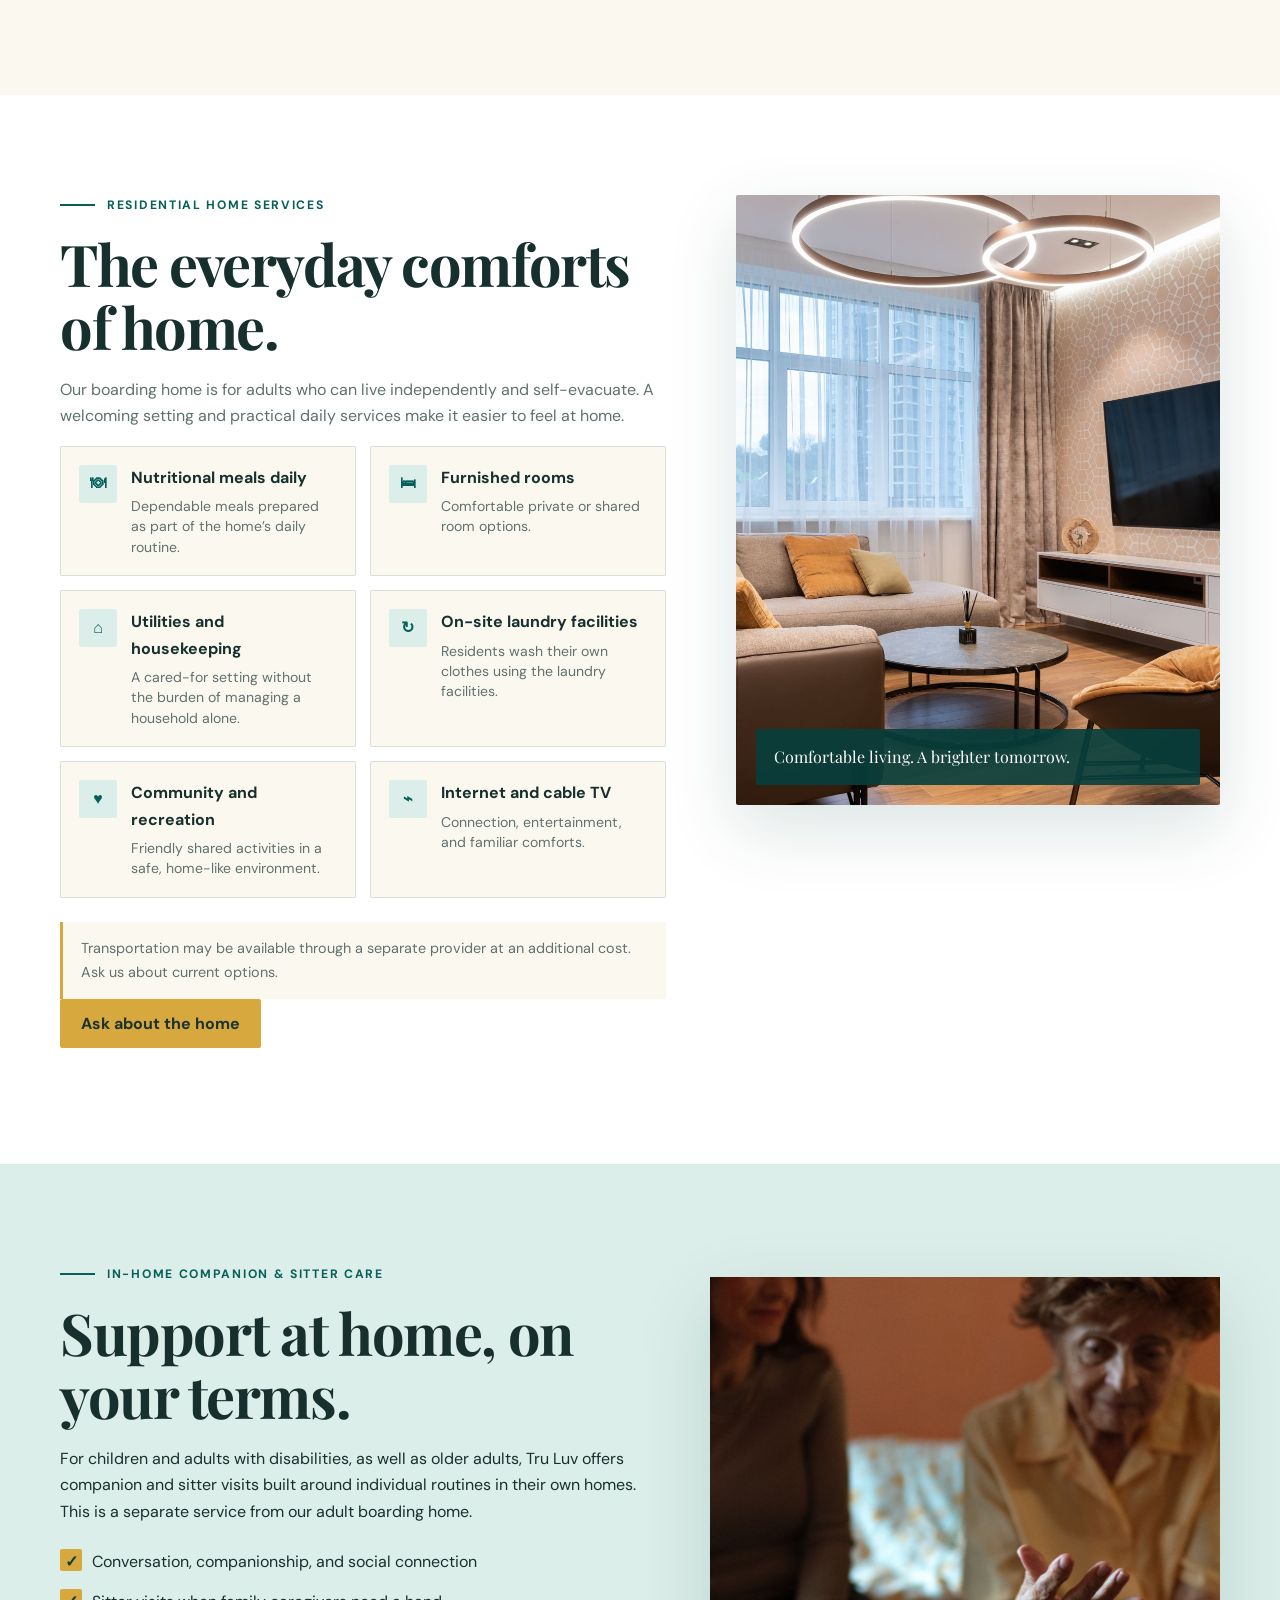
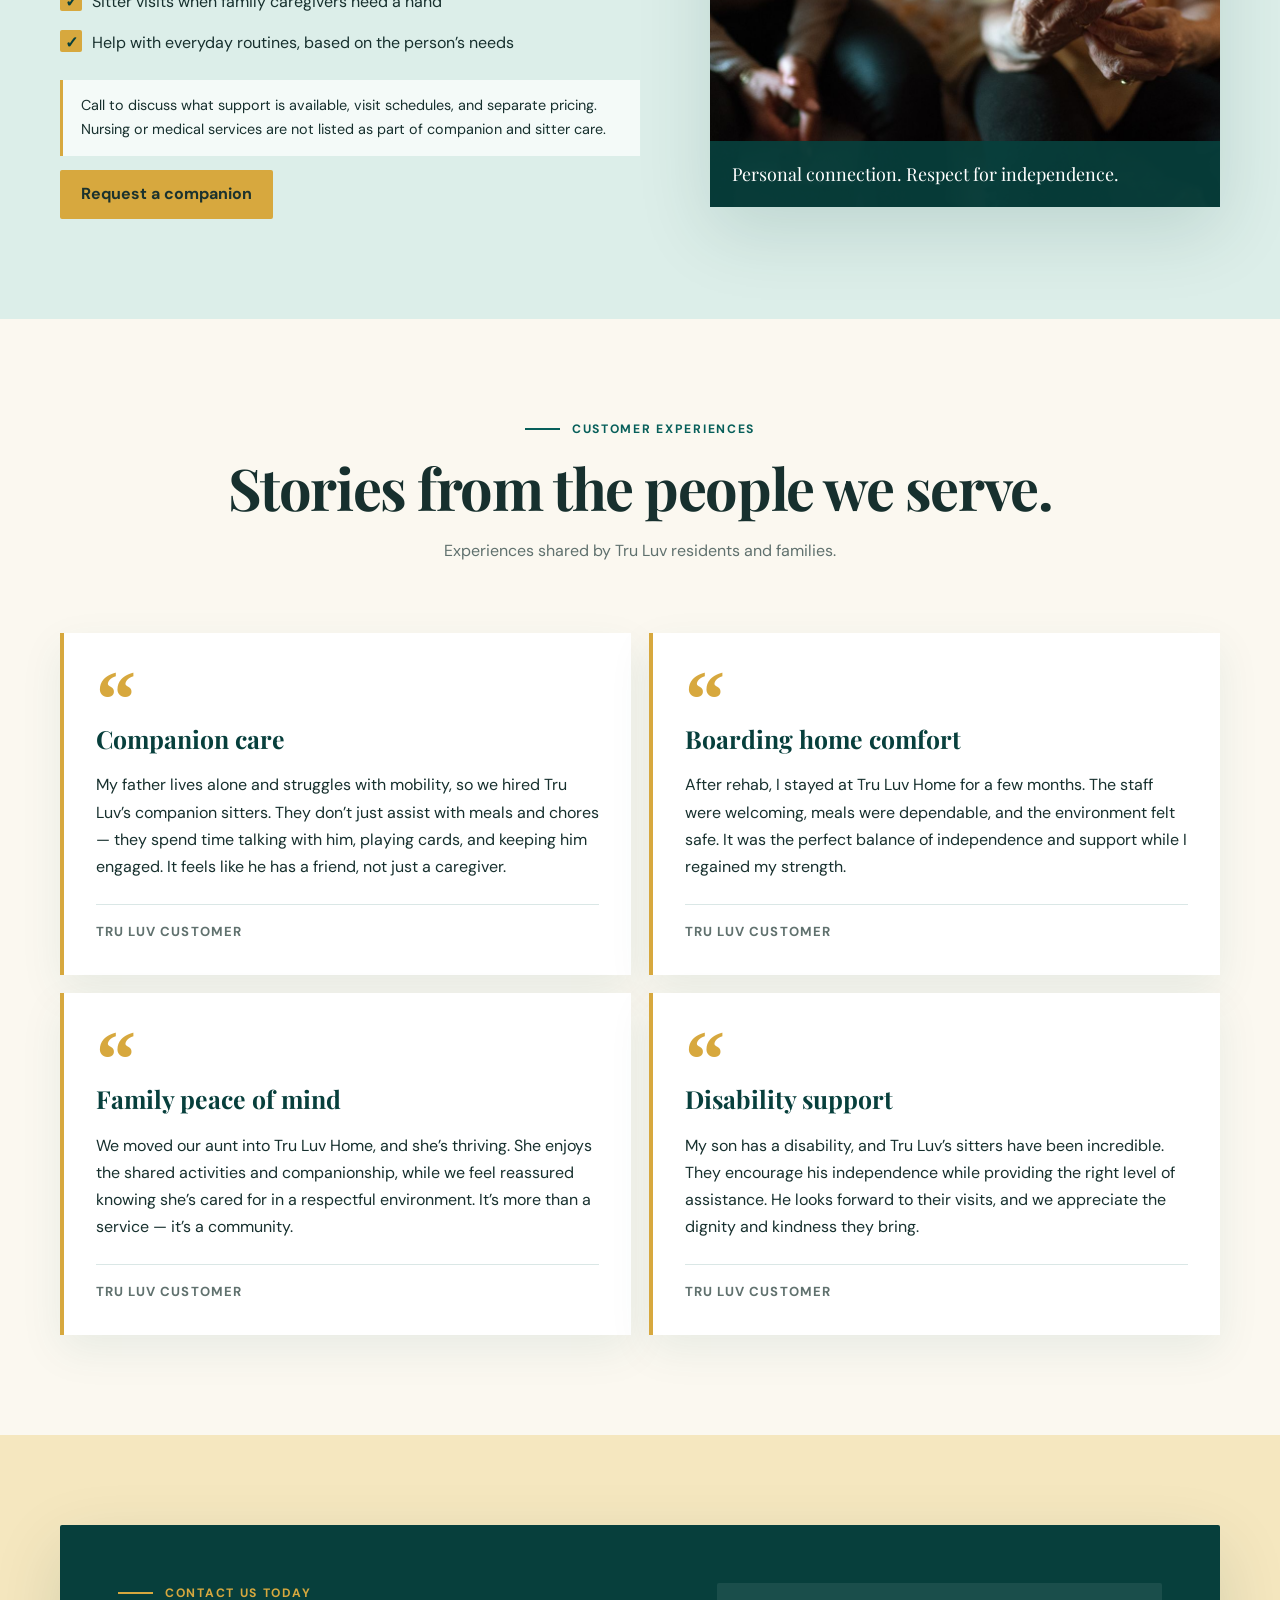
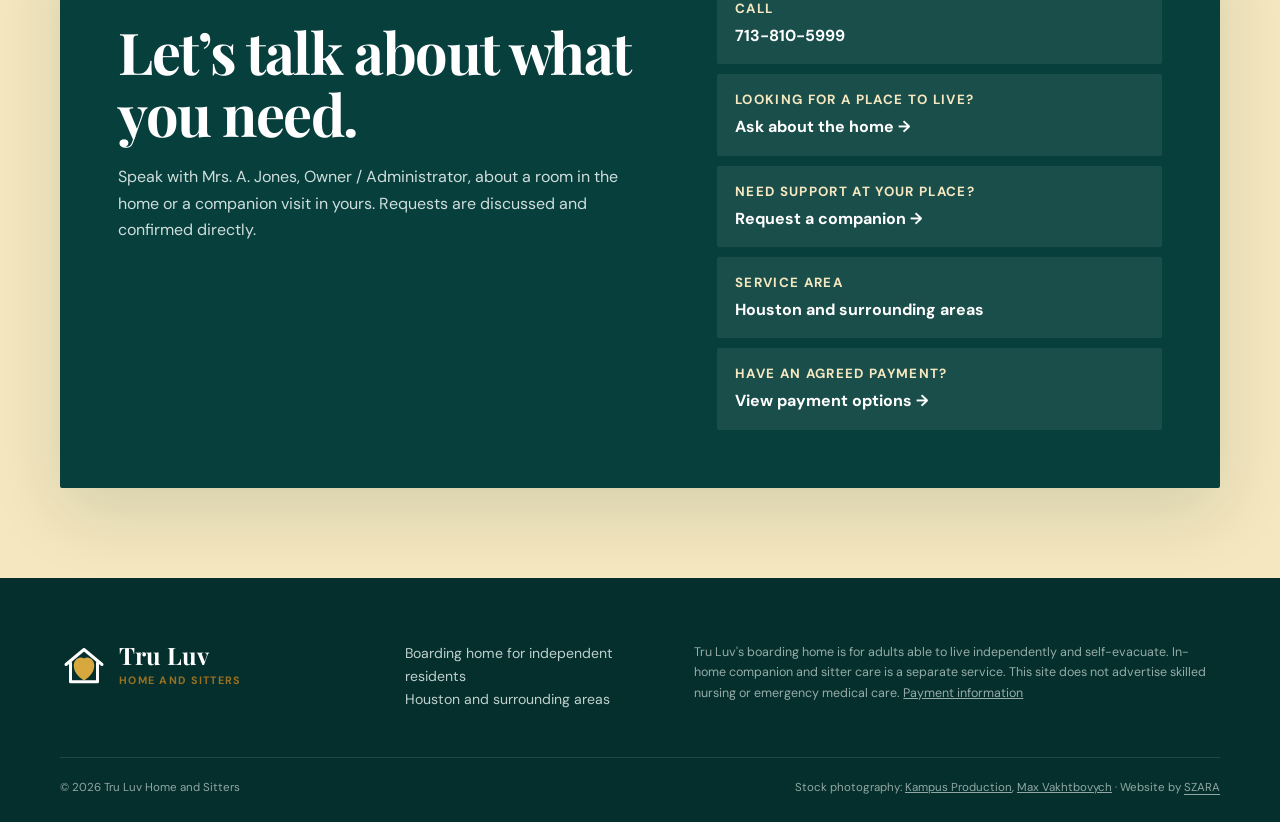
==== commit eff8221c: "Add approved, discreet SZARA website credit in the client footer" ====
--- a/index.html
+++ b/index.html
@@ -176,7 +176,7 @@
         <p>Boarding home for independent residents<br />Houston and surrounding areas</p>
         <p class="legal">Tru Luv's boarding home is for adults able to live independently and self-evacuate. In-home companion and sitter care is a separate service. This site does not advertise skilled nursing or emergency medical care. <a href="payment.html">Payment information</a></p>
       </div>
-      <div class="shell footer-bottom"><span>© <span data-year></span> Tru Luv Home and Sitters</span><span>Stock photography: <a href="https://www.pexels.com/photo/a-group-of-people-smiling-while-wearing-eyeglasses-7983616/">Kampus Production</a>, <a href="https://www.pexels.com/photo/bright-living-room-interior-in-modern-apartment-6186821/">Max Vakhtbovych</a></span></div>
+      <div class="shell footer-bottom"><span>© <span data-year></span> Tru Luv Home and Sitters</span><span>Stock photography: <a href="https://www.pexels.com/photo/a-group-of-people-smiling-while-wearing-eyeglasses-7983616/">Kampus Production</a>, <a href="https://www.pexels.com/photo/bright-living-room-interior-in-modern-apartment-6186821/">Max Vakhtbovych</a> · Website by <a href="https://withszara.com/" style="color:inherit;text-decoration:underline;text-underline-offset:3px">SZARA</a></span></div>
     </footer>
   </body>
 </html>
